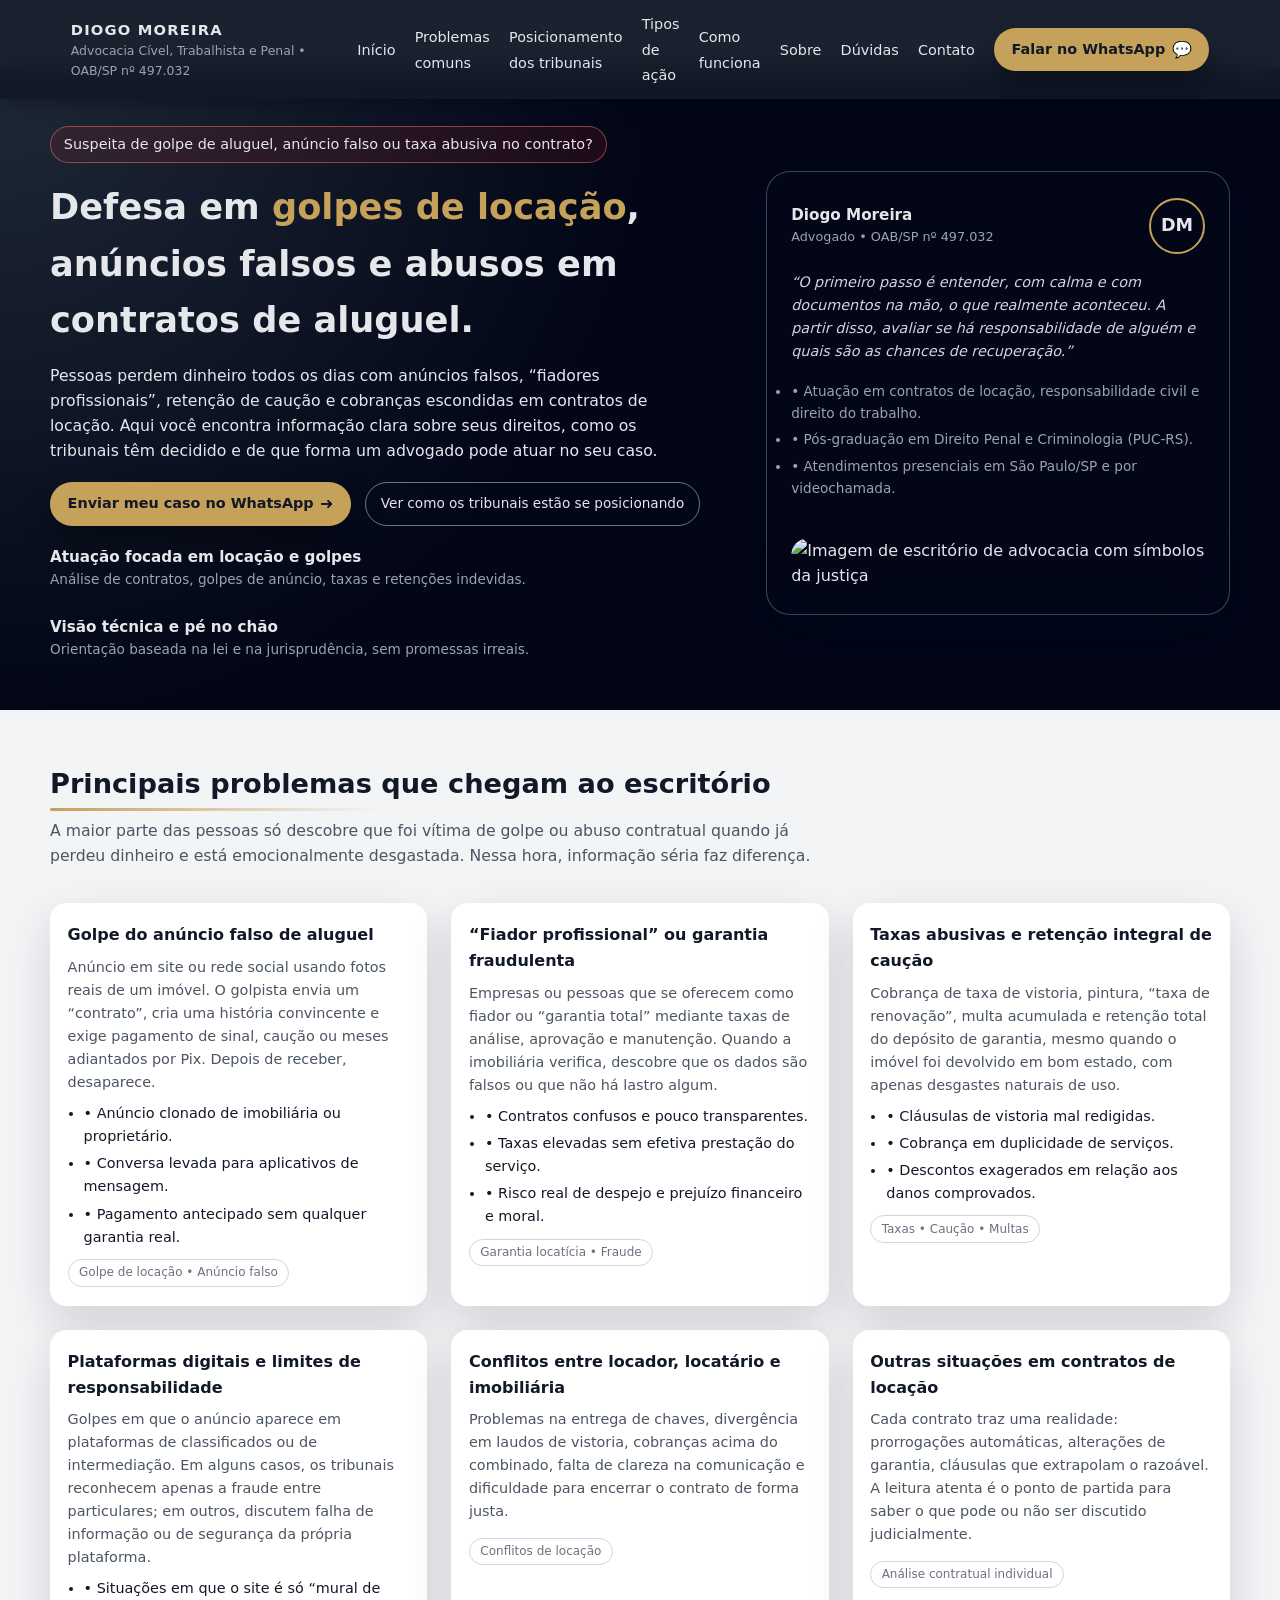
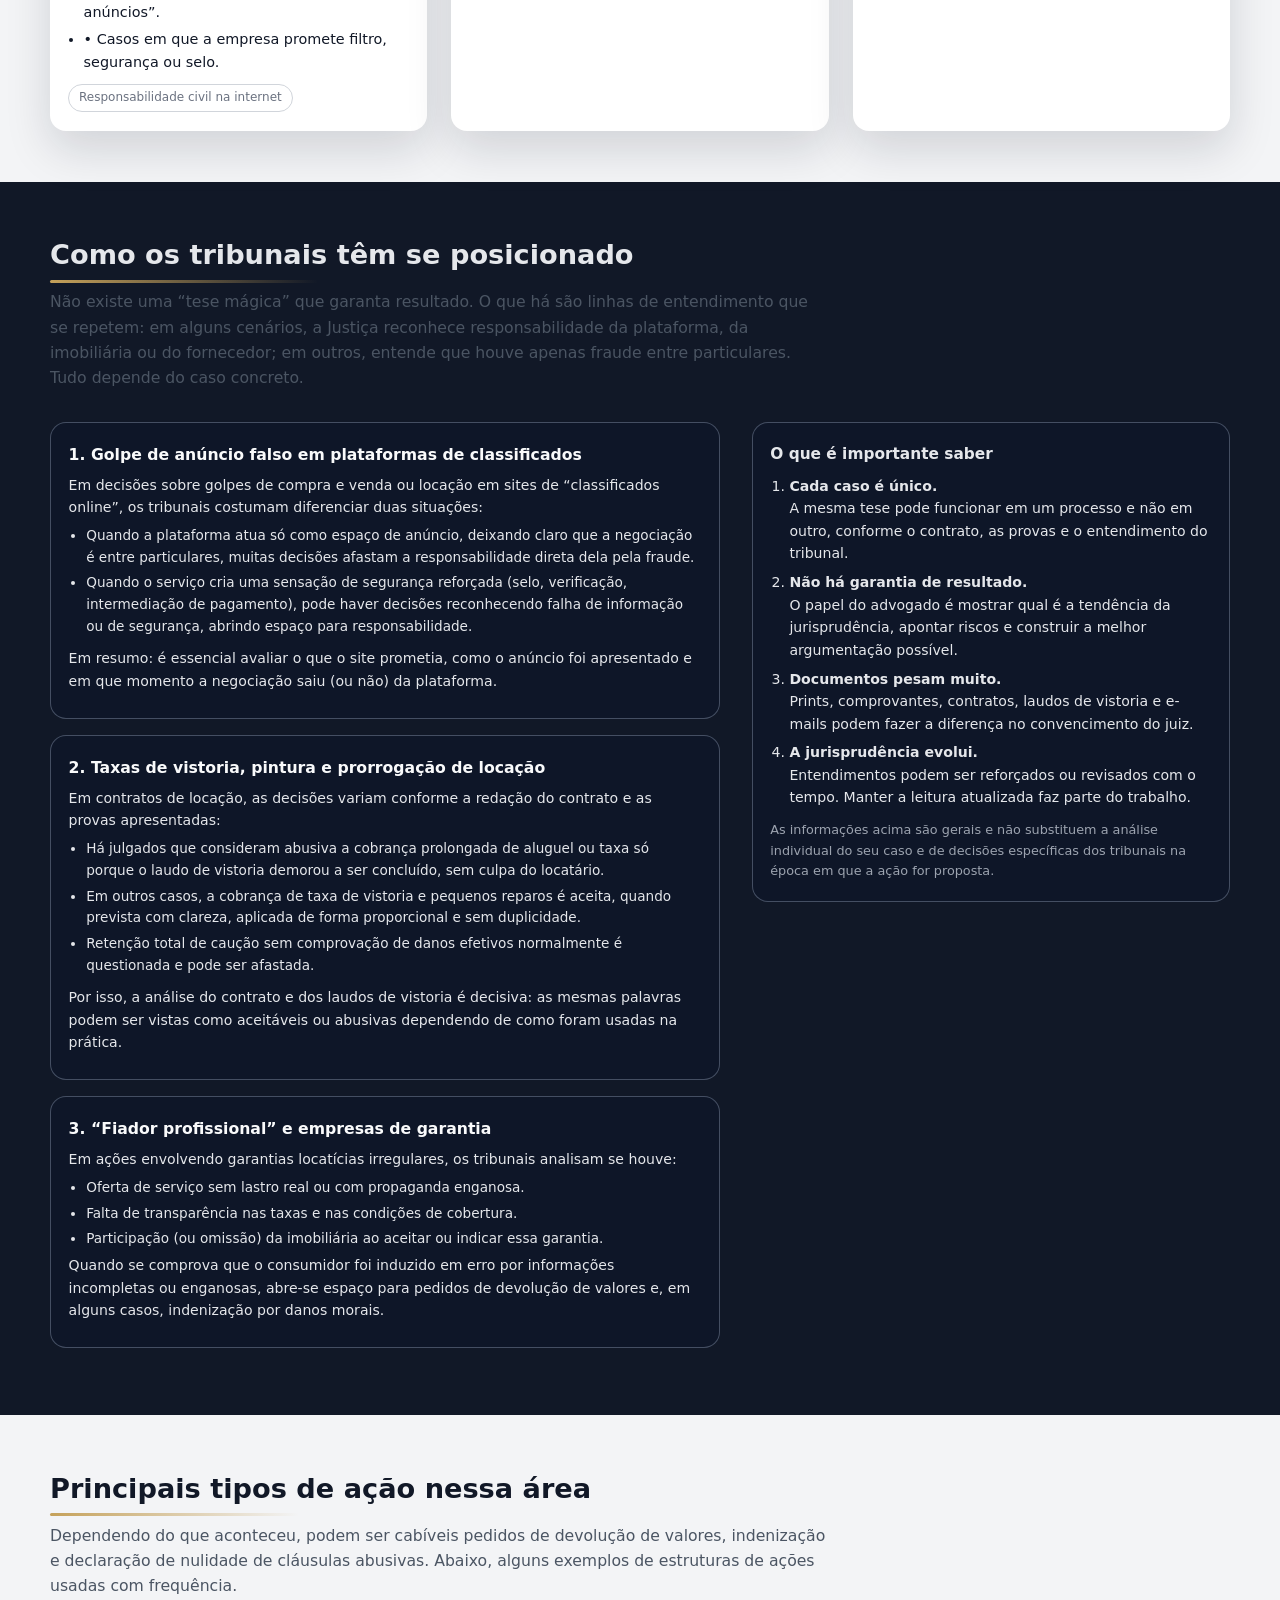
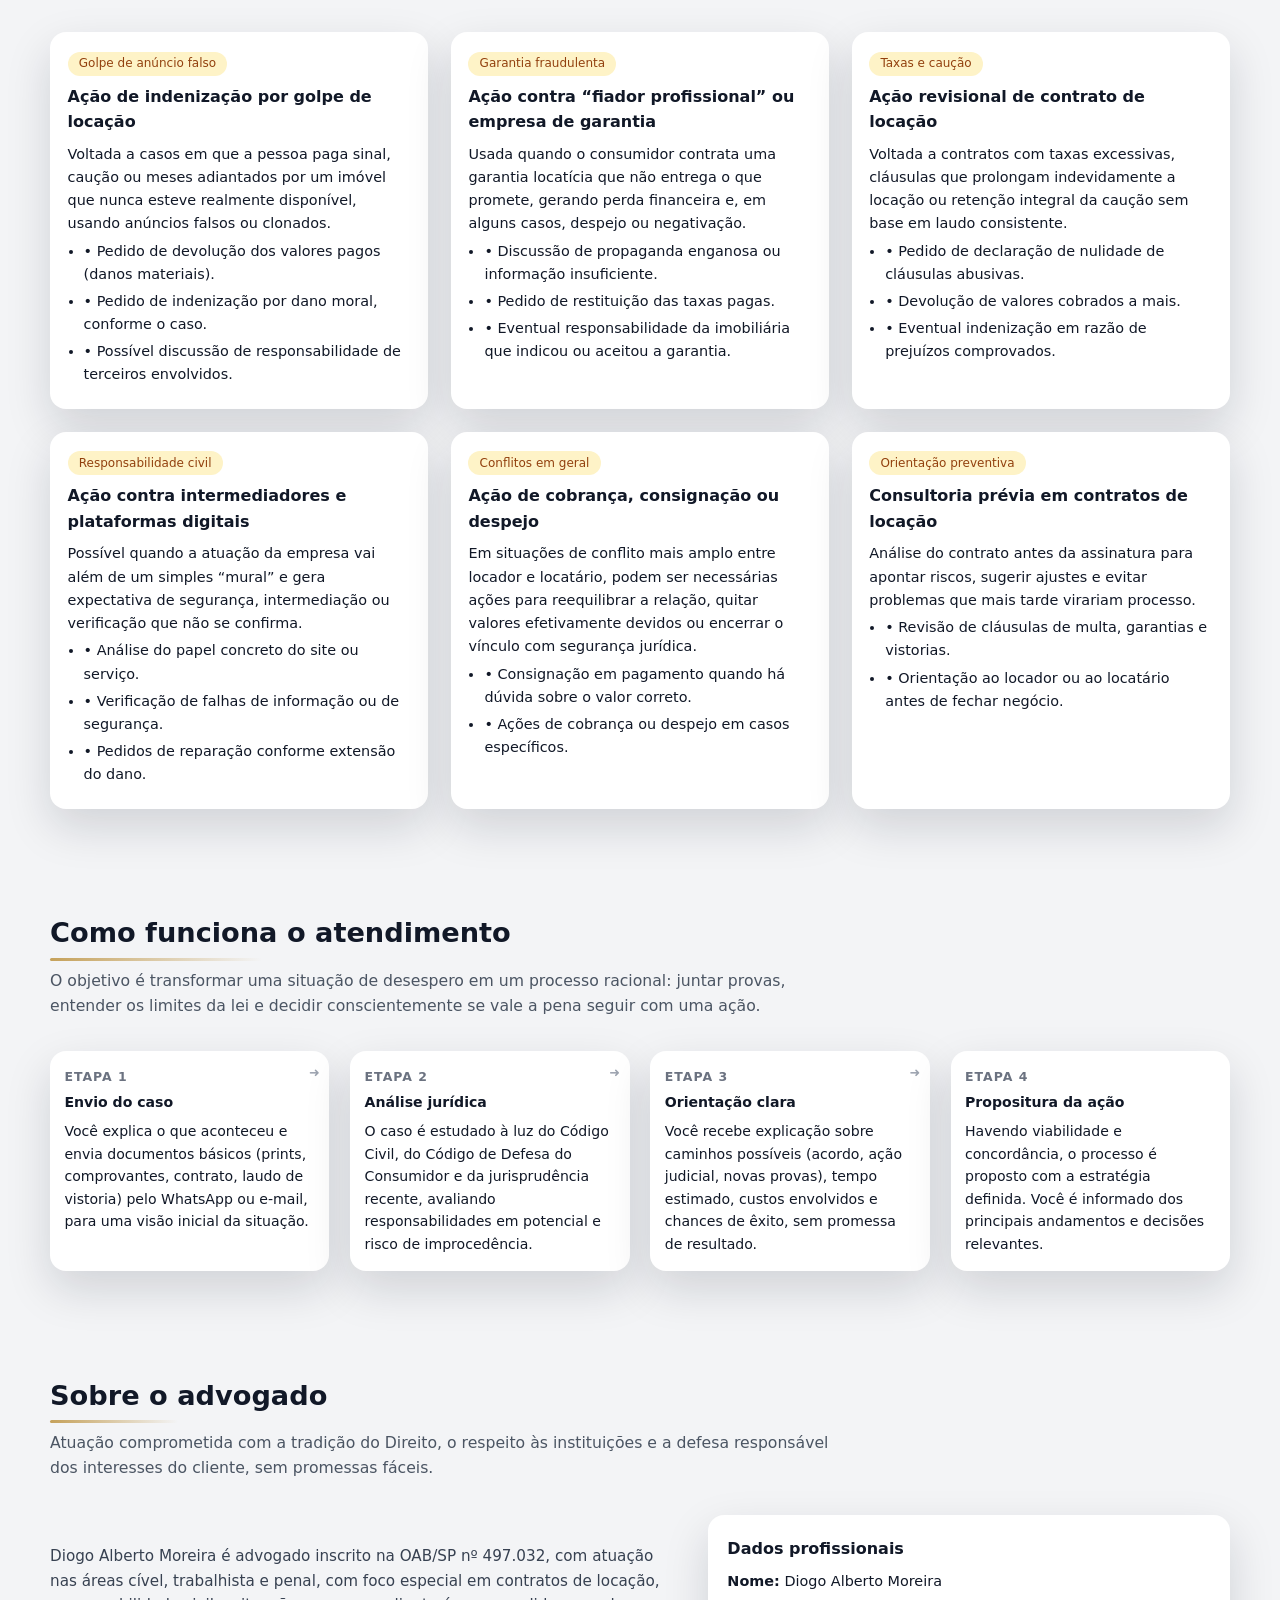
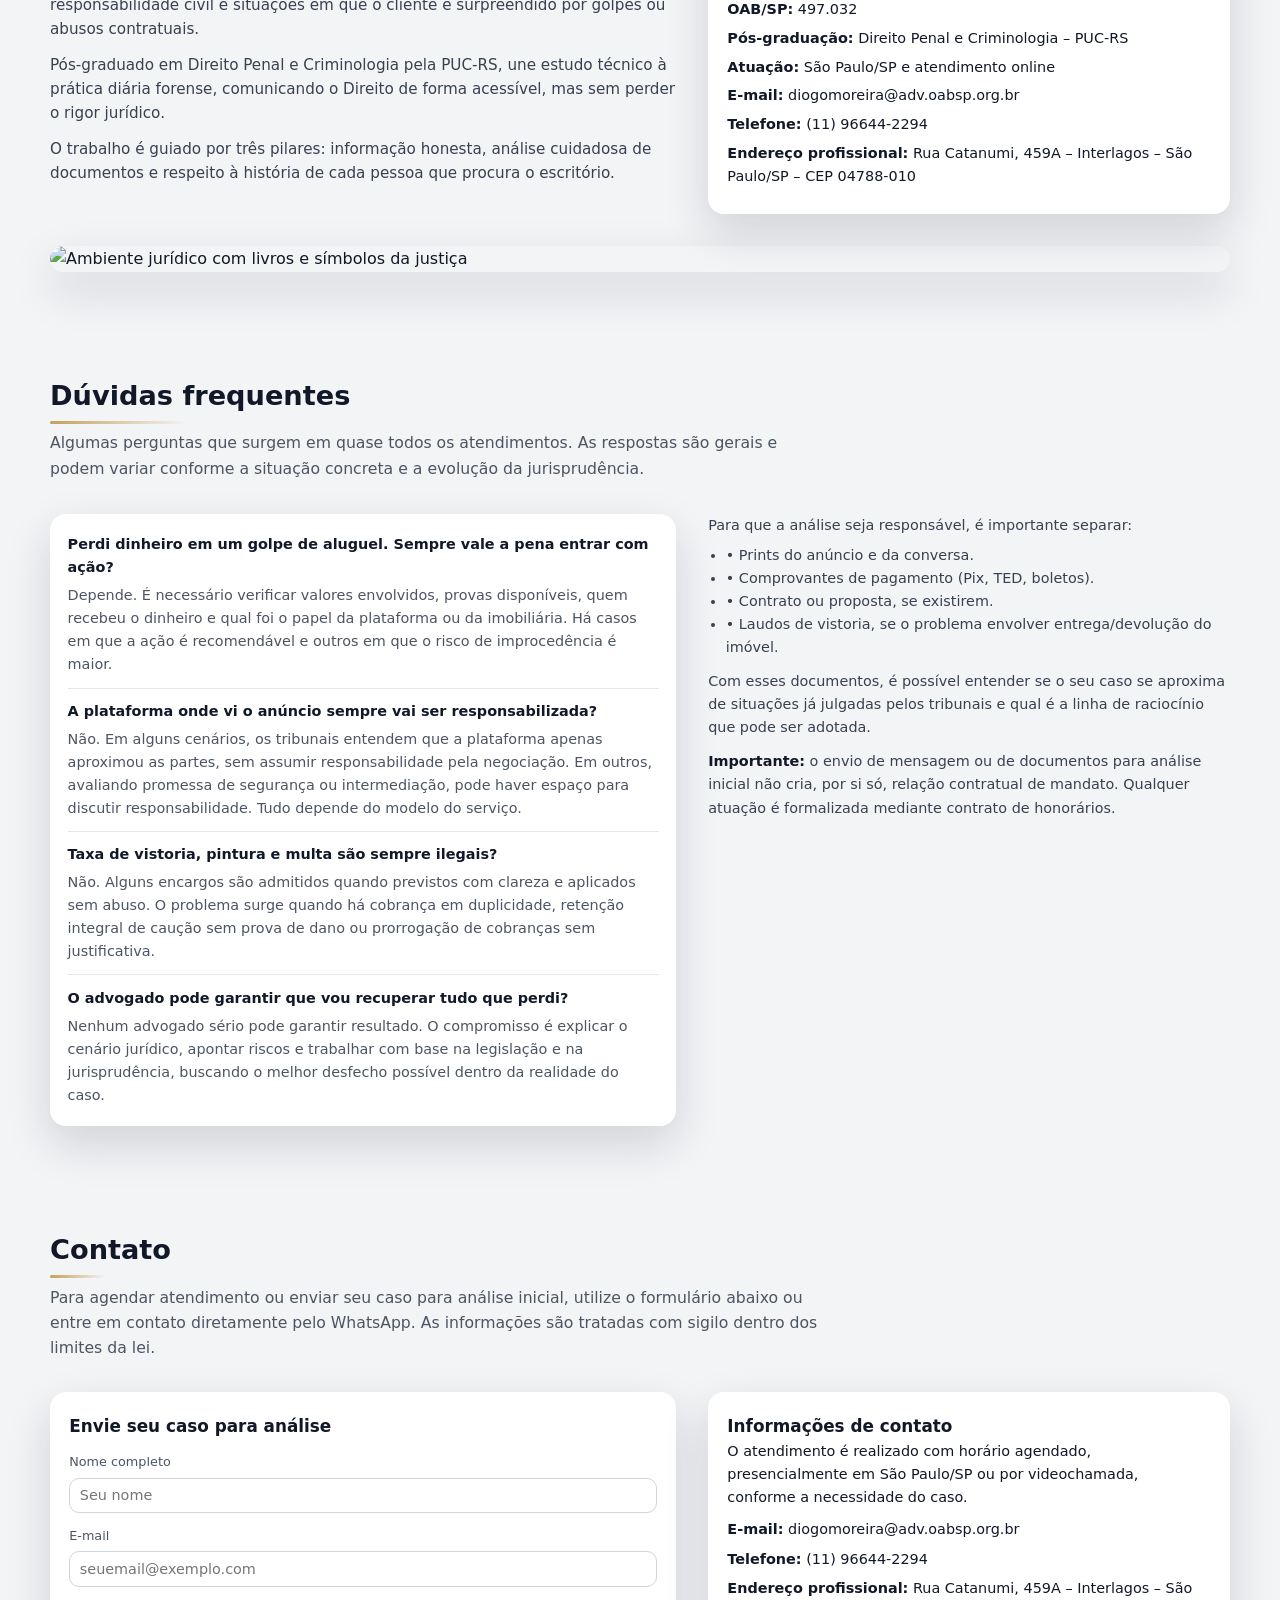
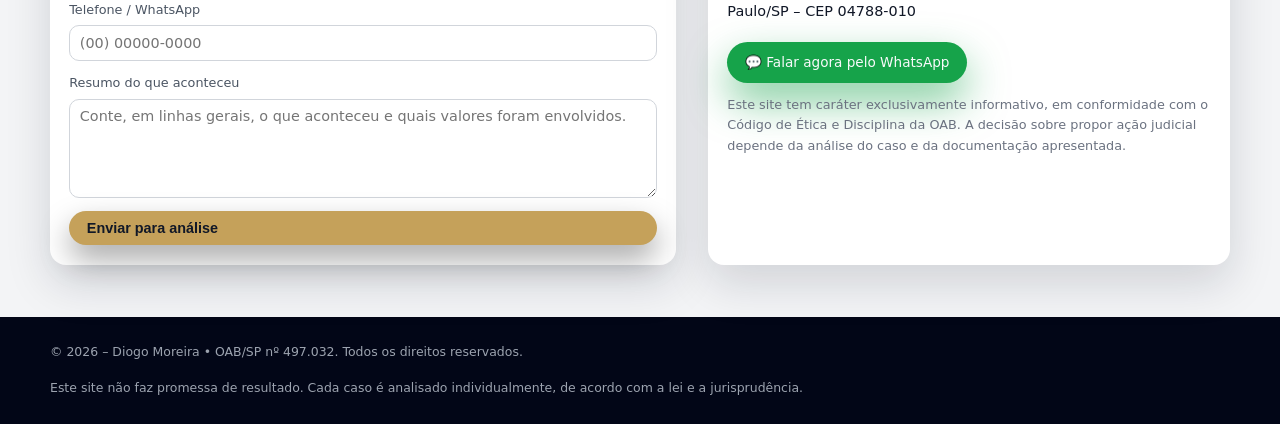
==== site.html @ b64bbaf9 "Add files via upload" ====
<!DOCTYPE html>
<html lang="pt-BR">
<head>
  <meta charset="UTF-8" />
  <title>Defesa em Golpes de Aluguel e Contratos de Locação | Diogo Moreira Advocacia</title>
  <meta name="viewport" content="width=device-width, initial-scale=1.0" />
  <meta name="description" content="Advocacia focada em golpes de locação, anúncios falsos, taxas abusivas em contratos de aluguel e retenção indevida de valores. Atendimento humano e técnico em São Paulo e online.">
  <style>
    :root {
      --cor-primaria: #111827;
      --cor-secundaria: #c5a15a;
      --cor-fundo: #f3f4f6;
      --cor-texto: #111827;
      --cor-branco: #ffffff;
      --cor-cinza: #e5e7eb;
      --max-width: 1180px;
      --radius: 16px;
      --shadow: 0 18px 45px rgba(15,23,42,0.15);
    }

    * { box-sizing: border-box; margin: 0; padding: 0; }

    body {
      font-family: system-ui, -apple-system, BlinkMacSystemFont, "Segoe UI", sans-serif;
      background: var(--cor-fundo);
      color: var(--cor-texto);
      line-height: 1.6;
    }

    a { text-decoration: none; color: inherit; }
    img { max-width: 100%; display: block; border-radius: 14px; }

    /* HEADER */

    header {
      position: fixed;
      top: 0; left: 0; right: 0;
      z-index: 50;
      background: rgba(17,24,39,0.96);
      color: #e5e7eb;
      backdrop-filter: blur(12px);
      box-shadow: 0 4px 20px rgba(0,0,0,0.35);
    }

    .nav-container {
      max-width: var(--max-width);
      margin: 0 auto;
      padding: 0.7rem 1.3rem;
      display: flex;
      align-items: center;
      justify-content: space-between;
      gap: 1rem;
    }

    .logo { display: flex; flex-direction: column; }
    .logo-titulo {
      font-weight: 700;
      letter-spacing: 0.08em;
      text-transform: uppercase;
      font-size: 0.92rem;
    }
    .logo-subtitulo {
      font-size: 0.78rem;
      color: #9ca3af;
    }

    nav ul {
      list-style: none;
      display: flex;
      gap: 1.2rem;
      align-items: center;
    }

    nav a {
      font-size: 0.9rem;
      color: #e5e7eb;
      position: relative;
    }

    nav a::after {
      content: "";
      position: absolute;
      left: 0; bottom: -4px;
      width: 0; height: 2px;
      background: var(--cor-secundaria);
      transition: width 0.2s ease;
    }

    nav a:hover::after { width: 100%; }

    .btn-primario {
      padding: 0.55rem 1.1rem;
      border-radius: 999px;
      background: var(--cor-secundaria);
      color: #111827;
      border: none;
      font-size: 0.9rem;
      font-weight: 600;
      display: inline-flex;
      align-items: center;
      gap: 0.4rem;
      cursor: pointer;
      box-shadow: 0 14px 30px rgba(0,0,0,0.35);
      transition: transform 0.1s ease, box-shadow 0.1s ease, background 0.2s;
      white-space: nowrap;
    }

    .btn-primario:hover {
      transform: translateY(-1px);
      box-shadow: 0 18px 45px rgba(0,0,0,0.45);
      background: #d1b36c;
    }

    .btn-primario span { font-size: 1rem; }

    .btn-link {
      font-size: 0.85rem;
      border-radius: 999px;
      padding: 0.4rem 0.9rem;
      border: 1px solid rgba(148,163,184,0.7);
      display: inline-flex;
      align-items: center;
      gap: 0.3rem;
      cursor: pointer;
      background: transparent;
      color: #e5e7eb;
    }

    .btn-link:hover {
      background: rgba(31,41,55,0.9);
    }

    .menu-toggle {
      display: none;
      background: none;
      border: none;
      color: #e5e7eb;
      font-size: 1.4rem;
      cursor: pointer;
    }

    @media (max-width: 860px) {
      nav ul {
        position: absolute;
        right: 1rem;
        top: 3.2rem;
        flex-direction: column;
        background: #020617;
        border-radius: var(--radius);
        padding: 0.9rem 1rem;
        box-shadow: 0 18px 45px rgba(0,0,0,0.7);
        display: none;
        width: 250px;
      }
      nav ul.aberto { display: flex; }
      .menu-toggle { display: block; }
    }

    /* BASE SITE */

    main { margin-top: 68px; }

    section { padding: 3.2rem 1.3rem; }

    .container {
      max-width: var(--max-width);
      margin: 0 auto;
    }

    .titulo-secao {
      font-size: 1.7rem;
      margin-bottom: 0.8rem;
      position: relative;
      display: inline-block;
    }

    .titulo-secao::before {
      content: "";
      position: absolute;
      left: 0; bottom: -6px;
      width: 46%; height: 3px;
      border-radius: 999px;
      background: linear-gradient(90deg, var(--cor-secundaria), transparent);
    }

    .subtitulo-secao {
      font-size: 0.98rem;
      max-width: 780px;
      color: #4b5563;
    }

    /* HERO */

    .hero {
      background: radial-gradient(circle at top left, #1f2937 0, #020617 45%, #020617 100%);
      color: #e5e7eb;
      padding-top: 3.6rem;
      padding-bottom: 3.1rem;
    }

    .hero-grid {
      display: grid;
      grid-template-columns: minmax(0, 1.6fr) minmax(0, 1.1fr);
      gap: 2.6rem;
      align-items: center;
    }

    .hero-titulo {
      font-size: 2.2rem;
      margin-bottom: 0.9rem;
    }

    .hero-titulo strong { color: var(--cor-secundaria); }

    .hero-texto {
      font-size: 0.98rem;
      color: #e5e7eb;
      max-width: 640px;
      margin-bottom: 1.2rem;
    }

    .hero-alerta {
      font-size: 0.9rem;
      background: rgba(220, 38, 38, 0.12);
      border: 1px solid rgba(248, 113, 113, 0.5);
      border-radius: 999px;
      padding: 0.4rem 0.8rem;
      display: inline-flex;
      align-items: center;
      gap: 0.4rem;
      margin-bottom: 1rem;
    }

    .hero-alerta span { font-size: 1rem; }

    .hero-acoes {
      display: flex;
      flex-wrap: wrap;
      gap: 0.9rem;
      margin-top: 1rem;
      margin-bottom: 1.2rem;
    }

    .hero-metricas {
      display: flex;
      flex-wrap: wrap;
      gap: 1.5rem;
      font-size: 0.85rem;
      color: #9ca3af;
    }

    .hero-metrica span {
      display: block;
      font-weight: 600;
      color: #e5e7eb;
      font-size: 0.95rem;
    }

    .hero-card {
      background: #020617;
      border-radius: 24px;
      padding: 1.6rem 1.5rem;
      box-shadow: var(--shadow);
      display: flex;
      flex-direction: column;
      gap: 1.1rem;
      border: 1px solid rgba(148,163,184,0.4);
    }

    .hero-card-top {
      display: flex;
      justify-content: space-between;
      gap: 1rem;
      align-items: center;
    }

    .hero-iniciais {
      width: 56px; height: 56px;
      border-radius: 50%;
      border: 2px solid var(--cor-secundaria);
      display: flex;
      align-items: center;
      justify-content: center;
      font-weight: 700;
      font-size: 1.1rem;
    }

    .hero-card-titulo {
      font-size: 0.95rem;
      font-weight: 600;
    }

    .hero-card-sub {
      font-size: 0.8rem;
      color: #9ca3af;
    }

    .hero-citacao {
      font-size: 0.9rem;
      font-style: italic;
      color: #d1d5db;
    }

    .hero-lista {
      font-size: 0.85rem;
      color: #9ca3af;
    }

    .hero-lista li { margin-bottom: 0.3rem; }

    .hero-imagem {
      margin-top: 1rem;
      border-radius: 18px;
      overflow: hidden;
      box-shadow: var(--shadow);
    }

    @media (max-width: 980px) {
      .hero-grid { grid-template-columns: 1fr; }
    }

    @media (max-width: 640px) {
      .hero-titulo { font-size: 1.8rem; }
    }

    /* PROBLEMAS */

    .problemas-grid {
      margin-top: 2.2rem;
      display: grid;
      grid-template-columns: repeat(3, minmax(0,1fr));
      gap: 1.5rem;
    }

    .card {
      background: var(--cor-branco);
      border-radius: var(--radius);
      padding: 1.2rem 1.1rem;
      box-shadow: var(--shadow);
      font-size: 0.9rem;
    }

    .card h3 {
      font-size: 1rem;
      margin-bottom: 0.5rem;
      color: var(--cor-primaria);
    }

    .card p {
      color: #4b5563;
      margin-bottom: 0.5rem;
    }

    .card-lista { margin-left: 1rem; margin-top: 0.2rem; }
    .card-lista li { margin-bottom: 0.25rem; }

    .tag {
      display: inline-block;
      padding: 0.2rem 0.65rem;
      border-radius: 999px;
      border: 1px solid #d1d5db;
      font-size: 0.75rem;
      color: #6b7280;
      margin-top: 0.4rem;
    }

    @media (max-width: 980px) {
      .problemas-grid { grid-template-columns: 1fr 1fr; }
    }
    @media (max-width: 640px) {
      .problemas-grid { grid-template-columns: 1fr; }
    }

    /* POSICIONAMENTO TRIBUNAIS */

    .juris {
      background: #111827;
      color: #e5e7eb;
    }

    .juris .titulo-secao::before {
      background: linear-gradient(90deg, var(--cor-secundaria), transparent);
    }

    .juris-layout {
      margin-top: 2rem;
      display: grid;
      grid-template-columns: minmax(0, 1.4fr) minmax(0, 1fr);
      gap: 2rem;
      align-items: flex-start;
    }

    .juris-bloco {
      background: rgba(15,23,42,0.9);
      border-radius: var(--radius);
      padding: 1.2rem 1.1rem;
      border: 1px solid rgba(148,163,184,0.4);
      font-size: 0.9rem;
      margin-bottom: 1rem;
    }

    .juris-bloco h3 {
      font-size: 0.98rem;
      margin-bottom: 0.4rem;
      color: #f9fafb;
    }

    .juris-bloco p {
      font-size: 0.88rem;
      color: #e5e7eb;
      margin-bottom: 0.4rem;
    }

    .juris-bloco ul { margin-left: 1.1rem; font-size: 0.85rem; }
    .juris-bloco li { margin-bottom: 0.25rem; }

    .juris-nota {
      font-size: 0.8rem;
      color: #9ca3af;
      margin-top: 0.6rem;
    }

    .juris-card-lateral {
      background: rgba(15,23,42,0.9);
      border-radius: var(--radius);
      padding: 1.2rem 1.1rem;
      border: 1px solid rgba(148,163,184,0.4);
      font-size: 0.88rem;
    }

    .juris-card-lateral h3 {
      font-size: 0.96rem;
      margin-bottom: 0.5rem;
    }

    .juris-card-lateral ol { margin-left: 1.2rem; }
    .juris-card-lateral li { margin-bottom: 0.4rem; }

    @media (max-width: 980px) {
      .juris-layout { grid-template-columns: 1fr; }
    }

    /* TIPOS DE AÇÃO */

    .acoes-grid {
      margin-top: 2.1rem;
      display: grid;
      grid-template-columns: repeat(3, minmax(0,1fr));
      gap: 1.4rem;
      font-size: 0.9rem;
    }

    .acao-card {
      background: var(--cor-branco);
      border-radius: var(--radius);
      padding: 1.2rem 1.1rem;
      box-shadow: var(--shadow);
    }

    .acao-card h3 {
      font-size: 1rem;
      margin-bottom: 0.5rem;
      color: var(--cor-primaria);
    }

    .acao-badge {
      display: inline-block;
      font-size: 0.75rem;
      padding: 0.15rem 0.7rem;
      border-radius: 999px;
      background: #fef3c7;
      color: #92400e;
      margin-bottom: 0.5rem;
    }

    .acao-lista {
      margin-left: 1rem;
      margin-top: 0.3rem;
    }

    .acao-lista li { margin-bottom: 0.25rem; }

    @media (max-width: 980px) {
      .acoes-grid { grid-template-columns: 1fr 1fr; }
    }

    @media (max-width: 640px) {
      .acoes-grid { grid-template-columns: 1fr; }
    }

    /* FLUXO */

    .fluxo-grid {
      margin-top: 2.1rem;
      display: grid;
      grid-template-columns: repeat(4, minmax(0,1fr));
      gap: 1.3rem;
      font-size: 0.88rem;
    }

    .fluxo-item {
      background: var(--cor-branco);
      border-radius: var(--radius);
      padding: 1rem 0.9rem;
      box-shadow: var(--shadow);
      position: relative;
    }

    .fluxo-etapa {
      font-size: 0.78rem;
      font-weight: 600;
      color: #6b7280;
      text-transform: uppercase;
      letter-spacing: 0.08em;
      margin-bottom: 0.25rem;
    }

    .fluxo-titulo {
      font-weight: 600;
      margin-bottom: 0.4rem;
      color: var(--cor-primaria);
    }

    .fluxo-item::after {
      content: "➜";
      position: absolute;
      right: 0.6rem;
      top: 0.7rem;
      font-size: 0.8rem;
      color: #9ca3af;
    }
    .fluxo-item:last-child::after { content: ""; }

    @media (max-width: 980px) {
      .fluxo-grid { grid-template-columns: 1fr 1fr; }
    }
    @media (max-width: 640px) {
      .fluxo-grid { grid-template-columns: 1fr; }
    }

    /* SOBRE */

    .sobre-grid {
      margin-top: 2.2rem;
      display: grid;
      grid-template-columns: minmax(0,1.2fr) minmax(0,1fr);
      gap: 2rem;
      align-items: center;
    }

    .sobre-texto {
      font-size: 0.95rem;
      color: #374151;
      display: flex;
      flex-direction: column;
      gap: 0.7rem;
    }

    .sobre-dados {
      background: var(--cor-branco);
      padding: 1.3rem 1.2rem;
      border-radius: var(--radius);
      box-shadow: var(--shadow);
      font-size: 0.9rem;
    }

    .sobre-dados h3 {
      font-size: 1rem;
      margin-bottom: 0.5rem;
      color: var(--cor-primaria);
    }

    .sobre-dados ul { list-style: none; }
    .sobre-dados li { margin-bottom: 0.35rem; }

    .sobre-imagem {
      margin-top: 2rem;
      border-radius: var(--radius);
      overflow: hidden;
      box-shadow: var(--shadow);
    }

    @media (max-width: 980px) {
      .sobre-grid { grid-template-columns: 1fr; }
    }

    /* FAQ */

    .faq-grid {
      margin-top: 2.1rem;
      display: grid;
      grid-template-columns: minmax(0,1.2fr) minmax(0,1fr);
      gap: 2rem;
    }

    .faq-lista {
      background: var(--cor-branco);
      padding: 1.2rem 1.1rem;
      border-radius: var(--radius);
      box-shadow: var(--shadow);
      font-size: 0.9rem;
    }

    .faq-item + .faq-item {
      margin-top: 0.7rem;
      border-top: 1px solid #e5e7eb;
      padding-top: 0.7rem;
    }

    .faq-pergunta {
      font-weight: 600;
      margin-bottom: 0.3rem;
      color: #111827;
    }

    .faq-resposta { color: #4b5563; }

    .faq-lateral {
      font-size: 0.9rem;
      color: #374151;
    }

    .faq-lateral strong { color: #111827; }

    /* CONTATO */

    .contato-grid {
      margin-top: 2rem;
      display: grid;
      grid-template-columns: minmax(0,1.2fr) minmax(0,1fr);
      gap: 2rem;
    }

    .contato-card,
    .contato-info {
      background: var(--cor-branco);
      border-radius: var(--radius);
      padding: 1.3rem 1.2rem;
      box-shadow: var(--shadow);
      font-size: 0.9rem;
    }

    .contato-card form {
      display: flex;
      flex-direction: column;
      gap: 0.8rem;
    }

    .campo {
      display: flex;
      flex-direction: column;
      gap: 0.3rem;
    }

    .campo label {
      font-size: 0.8rem;
      font-weight: 500;
      color: #4b5563;
    }

    .campo input,
    .campo textarea {
      border-radius: 10px;
      border: 1px solid #d1d5db;
      padding: 0.55rem 0.6rem;
      font-family: inherit;
      font-size: 0.9rem;
      outline: none;
      transition: border-color 0.15s ease, box-shadow 0.15s ease;
      resize: vertical;
    }

    .campo input:focus,
    .campo textarea:focus {
      border-color: var(--cor-secundaria);
      box-shadow: 0 0 0 2px rgba(197,161,90,0.3);
    }

    .contato-info ul {
      list-style: none;
      margin-top: 0.6rem;
    }

    .contato-info li { margin-bottom: 0.4rem; }

    .contato-whats {
      margin-top: 0.8rem;
      display: inline-flex;
      align-items: center;
      gap: 0.5rem;
      padding: 0.6rem 1.1rem;
      border-radius: 999px;
      background: #16a34a;
      color: #f9fafb;
      font-size: 0.85rem;
      font-weight: 500;
      box-shadow: 0 18px 40px rgba(22,163,74,0.55);
    }

    @media (max-width: 980px) {
      .contato-grid { grid-template-columns: 1fr; }
    }

    /* RODAPÉ */

    footer {
      background: #020617;
      color: #9ca3af;
      padding: 1.6rem 1.3rem;
      font-size: 0.78rem;
    }

    .rodape-container {
      max-width: var(--max-width);
      margin: 0 auto;
      display: flex;
      justify-content: space-between;
      gap: 1rem;
      flex-wrap: wrap;
      align-items: center;
    }

    .rodape-container a { color: #e5e7eb; }

  </style>
</head>
<body>

<header>
  <div class="nav-container">
    <div class="logo">
      <span class="logo-titulo">DIOGO MOREIRA</span>
      <span class="logo-subtitulo">Advocacia Cível, Trabalhista e Penal • OAB/SP nº 497.032</span>
    </div>
    <nav>
      <button class="menu-toggle" aria-label="Abrir menu">&#9776;</button>
      <ul id="menu">
        <li><a href="#inicio">Início</a></li>
        <li><a href="#problemas">Problemas comuns</a></li>
        <li><a href="#tribunais">Posicionamento dos tribunais</a></li>
        <li><a href="#acoes">Tipos de ação</a></li>
        <li><a href="#fluxo">Como funciona</a></li>
        <li><a href="#sobre">Sobre</a></li>
        <li><a href="#faq">Dúvidas</a></li>
        <li><a href="#contato">Contato</a></li>
        <li>
          <a class="btn-primario" href="https://wa.me/5511966442294" target="_blank" rel="noopener noreferrer">
            Falar no WhatsApp <span>💬</span>
          </a>
        </li>
      </ul>
    </nav>
  </div>
</header>

<main>
  <!-- HERO -->
  <section id="inicio" class="hero">
    <div class="container hero-grid">
      <div>
        <div class="hero-alerta">
          <span⚠️</span>
          Suspeita de golpe de aluguel, anúncio falso ou taxa abusiva no contrato?
        </div>
        <h1 class="hero-titulo">
          Defesa em <strong>golpes de locação</strong>, anúncios falsos e abusos em contratos de aluguel.
        </h1>
        <p class="hero-texto">
          Pessoas perdem dinheiro todos os dias com anúncios falsos, “fiadores profissionais”, retenção de caução e
          cobranças escondidas em contratos de locação. Aqui você encontra informação clara sobre seus direitos,
          como os tribunais têm decidido e de que forma um advogado pode atuar no seu caso.
        </p>

        <div class="hero-acoes">
          <a class="btn-primario" href="https://wa.me/5511966442294" target="_blank" rel="noopener noreferrer">
            Enviar meu caso no WhatsApp <span>➜</span>
          </a>
          <a class="btn-link" href="#tribunais">
            Ver como os tribunais estão se posicionando
          </a>
        </div>

        <div class="hero-metricas">
          <div class="hero-metrica">
            <span>Atuação focada em locação e golpes</span>
            Análise de contratos, golpes de anúncio, taxas e retenções indevidas.
          </div>
          <div class="hero-metrica">
            <span>Visão técnica e pé no chão</span>
            Orientação baseada na lei e na jurisprudência, sem promessas irreais.
          </div>
        </div>
      </div>

      <aside class="hero-card" aria-label="Informações profissionais do advogado">
        <div class="hero-card-top">
          <div>
            <div class="hero-card-titulo">Diogo Moreira</div>
            <div class="hero-card-sub">Advogado • OAB/SP nº 497.032</div>
          </div>
          <div class="hero-iniciais">DM</div>
        </div>
        <p class="hero-citacao">
          “O primeiro passo é entender, com calma e com documentos na mão, o que realmente aconteceu.
          A partir disso, avaliar se há responsabilidade de alguém e quais são as chances de recuperação.”
        </p>
        <ul class="hero-lista">
          <li>• Atuação em contratos de locação, responsabilidade civil e direito do trabalho.</li>
          <li>• Pós-graduação em Direito Penal e Criminologia (PUC-RS).</li>
          <li>• Atendimentos presenciais em São Paulo/SP e por videochamada.</li>
        </ul>
        <div class="hero-imagem">
          <!-- Troque pela sua foto ou uma imagem jurídica -->
          <img src="img/justica-hero.jpg" alt="Imagem de escritório de advocacia com símbolos da justiça">
        </div>
      </aside>
    </div>
  </section>

  <!-- PROBLEMAS COMUNS -->
  <section id="problemas">
    <div class="container">
      <h2 class="titulo-secao">Principais problemas que chegam ao escritório</h2>
      <p class="subtitulo-secao">
        A maior parte das pessoas só descobre que foi vítima de golpe ou abuso contratual quando já perdeu dinheiro
        e está emocionalmente desgastada. Nessa hora, informação séria faz diferença.
      </p>

      <div class="problemas-grid">
        <article class="card">
          <h3>Golpe do anúncio falso de aluguel</h3>
          <p>
            Anúncio em site ou rede social usando fotos reais de um imóvel. O golpista envia um “contrato”,
            cria uma história convincente e exige pagamento de sinal, caução ou meses adiantados por Pix.
            Depois de receber, desaparece.
          </p>
          <ul class="card-lista">
            <li>• Anúncio clonado de imobiliária ou proprietário.</li>
            <li>• Conversa levada para aplicativos de mensagem.</li>
            <li>• Pagamento antecipado sem qualquer garantia real.</li>
          </ul>
          <span class="tag">Golpe de locação • Anúncio falso</span>
        </article>

        <article class="card">
          <h3>“Fiador profissional” ou garantia fraudulenta</h3>
          <p>
            Empresas ou pessoas que se oferecem como fiador ou “garantia total” mediante taxas de análise, aprovação e
            manutenção. Quando a imobiliária verifica, descobre que os dados são falsos ou que não há lastro algum.
          </p>
          <ul class="card-lista">
            <li>• Contratos confusos e pouco transparentes.</li>
            <li>• Taxas elevadas sem efetiva prestação do serviço.</li>
            <li>• Risco real de despejo e prejuízo financeiro e moral.</li>
          </ul>
          <span class="tag">Garantia locatícia • Fraude</span>
        </article>

        <article class="card">
          <h3>Taxas abusivas e retenção integral de caução</h3>
          <p>
            Cobrança de taxa de vistoria, pintura, “taxa de renovação”, multa acumulada e retenção total do depósito
            de garantia, mesmo quando o imóvel foi devolvido em bom estado, com apenas desgastes naturais de uso.
          </p>
          <ul class="card-lista">
            <li>• Cláusulas de vistoria mal redigidas.</li>
            <li>• Cobrança em duplicidade de serviços.</li>
            <li>• Descontos exagerados em relação aos danos comprovados.</li>
          </ul>
          <span class="tag">Taxas • Caução • Multas</span>
        </article>

        <article class="card">
          <h3>Plataformas digitais e limites de responsabilidade</h3>
          <p>
            Golpes em que o anúncio aparece em plataformas de classificados ou de intermediação. Em alguns casos, os
            tribunais reconhecem apenas a fraude entre particulares; em outros, discutem falha de informação
            ou de segurança da própria plataforma.
          </p>
          <ul class="card-lista">
            <li>• Situações em que o site é só “mural de anúncios”.</li>
            <li>• Casos em que a empresa promete filtro, segurança ou selo.</li>
          </ul>
          <span class="tag">Responsabilidade civil na internet</span>
        </article>

        <article class="card">
          <h3>Conflitos entre locador, locatário e imobiliária</h3>
          <p>
            Problemas na entrega de chaves, divergência em laudos de vistoria, cobranças acima do combinado,
            falta de clareza na comunicação e dificuldade para encerrar o contrato de forma justa.
          </p>
          <span class="tag">Conflitos de locação</span>
        </article>

        <article class="card">
          <h3>Outras situações em contratos de locação</h3>
          <p>
            Cada contrato traz uma realidade: prorrogações automáticas, alterações de garantia, cláusulas
            que extrapolam o razoável. A leitura atenta é o ponto de partida para saber o que pode ou não
            ser discutido judicialmente.
          </p>
          <span class="tag">Análise contratual individual</span>
        </article>
      </div>
    </div>
  </section>

  <!-- POSICIONAMENTO DOS TRIBUNAIS -->
  <section id="tribunais" class="juris">
    <div class="container">
      <h2 class="titulo-secao">Como os tribunais têm se posicionado</h2>
      <p class="subtitulo-secao">
        Não existe uma “tese mágica” que garanta resultado. O que há são linhas de entendimento que se repetem:
        em alguns cenários, a Justiça reconhece responsabilidade da plataforma, da imobiliária ou do fornecedor;
        em outros, entende que houve apenas fraude entre particulares. Tudo depende do caso concreto.
      </p>

      <div class="juris-layout">
        <div>
          <div class="juris-bloco">
            <h3>1. Golpe de anúncio falso em plataformas de classificados</h3>
            <p>
              Em decisões sobre golpes de compra e venda ou locação em sites de “classificados online”, os tribunais
              costumam diferenciar duas situações:
            </p>
            <ul>
              <li>
                Quando a plataforma atua só como espaço de anúncio, deixando claro que a negociação é entre
                particulares, muitas decisões afastam a responsabilidade direta dela pela fraude.
              </li>
              <li>
                Quando o serviço cria uma sensação de segurança reforçada (selo, verificação, intermediação de pagamento),
                pode haver decisões reconhecendo falha de informação ou de segurança, abrindo espaço para responsabilidade.
              </li>
            </ul>
            <p class="juris-nota">
              Em resumo: é essencial avaliar o que o site prometia, como o anúncio foi apresentado e em que momento
              a negociação saiu (ou não) da plataforma.
            </p>
          </div>

          <div class="juris-bloco">
            <h3>2. Taxas de vistoria, pintura e prorrogação de locação</h3>
            <p>
              Em contratos de locação, as decisões variam conforme a redação do contrato e as provas apresentadas:
            </p>
            <ul>
              <li>
                Há julgados que consideram abusiva a cobrança prolongada de aluguel ou taxa só porque o laudo de vistoria
                demorou a ser concluído, sem culpa do locatário.
              </li>
              <li>
                Em outros casos, a cobrança de taxa de vistoria e pequenos reparos é aceita, quando prevista com clareza,
                aplicada de forma proporcional e sem duplicidade.
              </li>
              <li>
                Retenção total de caução sem comprovação de danos efetivos normalmente é questionada e pode ser afastada.
              </li>
            </ul>
            <p class="juris-nota">
              Por isso, a análise do contrato e dos laudos de vistoria é decisiva: as mesmas palavras podem ser vistas
              como aceitáveis ou abusivas dependendo de como foram usadas na prática.
            </p>
          </div>

          <div class="juris-bloco">
            <h3>3. “Fiador profissional” e empresas de garantia</h3>
            <p>
              Em ações envolvendo garantias locatícias irregulares, os tribunais analisam se houve:
            </p>
            <ul>
              <li>Oferta de serviço sem lastro real ou com propaganda enganosa.</li>
              <li>Falta de transparência nas taxas e nas condições de cobertura.</li>
              <li>Participação (ou omissão) da imobiliária ao aceitar ou indicar essa garantia.</li>
            </ul>
            <p>
              Quando se comprova que o consumidor foi induzido em erro por informações incompletas ou enganosas,
              abre-se espaço para pedidos de devolução de valores e, em alguns casos, indenização por danos morais.
            </p>
          </div>
        </div>

        <aside class="juris-card-lateral">
          <h3>O que é importante saber</h3>
          <ol>
            <li>
              <strong>Cada caso é único.</strong><br>
              A mesma tese pode funcionar em um processo e não em outro, conforme o contrato, as provas e o entendimento
              do tribunal.
            </li>
            <li>
              <strong>Não há garantia de resultado.</strong><br>
              O papel do advogado é mostrar qual é a tendência da jurisprudência, apontar riscos e construir a melhor
              argumentação possível.
            </li>
            <li>
              <strong>Documentos pesam muito.</strong><br>
              Prints, comprovantes, contratos, laudos de vistoria e e-mails podem fazer a diferença no convencimento
              do juiz.
            </li>
            <li>
              <strong>A jurisprudência evolui.</strong><br>
              Entendimentos podem ser reforçados ou revisados com o tempo. Manter a leitura atualizada faz parte do trabalho.
            </li>
          </ol>
          <p style="margin-top:0.7rem; font-size:0.8rem; color:#9ca3af;">
            As informações acima são gerais e não substituem a análise individual do seu caso e de decisões específicas
            dos tribunais na época em que a ação for proposta.
          </p>
        </aside>
      </div>
    </div>
  </section>

  <!-- TIPOS DE AÇÃO -->
  <section id="acoes">
    <div class="container">
      <h2 class="titulo-secao">Principais tipos de ação nessa área</h2>
      <p class="subtitulo-secao">
        Dependendo do que aconteceu, podem ser cabíveis pedidos de devolução de valores, indenização e declaração
        de nulidade de cláusulas abusivas. Abaixo, alguns exemplos de estruturas de ações usadas com frequência.
      </p>

      <div class="acoes-grid">
        <article class="acao-card">
          <div class="acao-badge">Golpe de anúncio falso</div>
          <h3>Ação de indenização por golpe de locação</h3>
          <p>
            Voltada a casos em que a pessoa paga sinal, caução ou meses adiantados por um imóvel que nunca esteve
            realmente disponível, usando anúncios falsos ou clonados.
          </p>
          <ul class="acao-lista">
            <li>• Pedido de devolução dos valores pagos (danos materiais).</li>
            <li>• Pedido de indenização por dano moral, conforme o caso.</li>
            <li>• Possível discussão de responsabilidade de terceiros envolvidos.</li>
          </ul>
        </article>

        <article class="acao-card">
          <div class="acao-badge">Garantia fraudulenta</div>
          <h3>Ação contra “fiador profissional” ou empresa de garantia</h3>
          <p>
            Usada quando o consumidor contrata uma garantia locatícia que não entrega o que promete, gerando perda
            financeira e, em alguns casos, despejo ou negativação.
          </p>
          <ul class="acao-lista">
            <li>• Discussão de propaganda enganosa ou informação insuficiente.</li>
            <li>• Pedido de restituição das taxas pagas.</li>
            <li>• Eventual responsabilidade da imobiliária que indicou ou aceitou a garantia.</li>
          </ul>
        </article>

        <article class="acao-card">
          <div class="acao-badge">Taxas e caução</div>
          <h3>Ação revisional de contrato de locação</h3>
          <p>
            Voltada a contratos com taxas excessivas, cláusulas que prolongam indevidamente a locação ou retenção
            integral da caução sem base em laudo consistente.
          </p>
          <ul class="acao-lista">
            <li>• Pedido de declaração de nulidade de cláusulas abusivas.</li>
            <li>• Devolução de valores cobrados a mais.</li>
            <li>• Eventual indenização em razão de prejuízos comprovados.</li>
          </ul>
        </article>

        <article class="acao-card">
          <div class="acao-badge">Responsabilidade civil</div>
          <h3>Ação contra intermediadores e plataformas digitais</h3>
          <p>
            Possível quando a atuação da empresa vai além de um simples “mural” e gera expectativa de segurança,
            intermediação ou verificação que não se confirma.
          </p>
          <ul class="acao-lista">
            <li>• Análise do papel concreto do site ou serviço.</li>
            <li>• Verificação de falhas de informação ou de segurança.</li>
            <li>• Pedidos de reparação conforme extensão do dano.</li>
          </ul>
        </article>

        <article class="acao-card">
          <div class="acao-badge">Conflitos em geral</div>
          <h3>Ação de cobrança, consignação ou despejo</h3>
          <p>
            Em situações de conflito mais amplo entre locador e locatário, podem ser necessárias ações para
            reequilibrar a relação, quitar valores efetivamente devidos ou encerrar o vínculo com segurança jurídica.
          </p>
          <ul class="acao-lista">
            <li>• Consignação em pagamento quando há dúvida sobre o valor correto.</li>
            <li>• Ações de cobrança ou despejo em casos específicos.</li>
          </ul>
        </article>

        <article class="acao-card">
          <div class="acao-badge">Orientação preventiva</div>
          <h3>Consultoria prévia em contratos de locação</h3>
          <p>
            Análise do contrato antes da assinatura para apontar riscos, sugerir ajustes e evitar problemas que
            mais tarde virariam processo.
          </p>
          <ul class="acao-lista">
            <li>• Revisão de cláusulas de multa, garantias e vistorias.</li>
            <li>• Orientação ao locador ou ao locatário antes de fechar negócio.</li>
          </ul>
        </article>
      </div>
    </div>
  </section>

  <!-- COMO FUNCIONA -->
  <section id="fluxo">
    <div class="container">
      <h2 class="titulo-secao">Como funciona o atendimento</h2>
      <p class="subtitulo-secao">
        O objetivo é transformar uma situação de desespero em um processo racional: juntar provas, entender os limites
        da lei e decidir conscientemente se vale a pena seguir com uma ação.
      </p>

      <div class="fluxo-grid">
        <div class="fluxo-item">
          <div class="fluxo-etapa">Etapa 1</div>
          <div class="fluxo-titulo">Envio do caso</div>
          <p>
            Você explica o que aconteceu e envia documentos básicos (prints, comprovantes, contrato, laudo de vistoria)
            pelo WhatsApp ou e-mail, para uma visão inicial da situação.
          </p>
        </div>

        <div class="fluxo-item">
          <div class="fluxo-etapa">Etapa 2</div>
          <div class="fluxo-titulo">Análise jurídica</div>
          <p>
            O caso é estudado à luz do Código Civil, do Código de Defesa do Consumidor e da jurisprudência recente,
            avaliando responsabilidades em potencial e risco de improcedência.
          </p>
        </div>

        <div class="fluxo-item">
          <div class="fluxo-etapa">Etapa 3</div>
          <div class="fluxo-titulo">Orientação clara</div>
          <p>
            Você recebe explicação sobre caminhos possíveis (acordo, ação judicial, novas provas), tempo estimado,
            custos envolvidos e chances de êxito, sem promessa de resultado.
          </p>
        </div>

        <div class="fluxo-item">
          <div class="fluxo-etapa">Etapa 4</div>
          <div class="fluxo-titulo">Propositura da ação</div>
          <p>
            Havendo viabilidade e concordância, o processo é proposto com a estratégia definida. Você é informado dos
            principais andamentos e decisões relevantes.
          </p>
        </div>
      </div>
    </div>
  </section>

  <!-- SOBRE -->
  <section id="sobre">
    <div class="container">
      <h2 class="titulo-secao">Sobre o advogado</h2>
      <p class="subtitulo-secao">
        Atuação comprometida com a tradição do Direito, o respeito às instituições e a defesa responsável dos interesses
        do cliente, sem promessas fáceis.
      </p>

      <div class="sobre-grid">
        <div class="sobre-texto">
          <p>
            Diogo Alberto Moreira é advogado inscrito na OAB/SP nº 497.032, com atuação nas áreas cível, trabalhista e penal,
            com foco especial em contratos de locação, responsabilidade civil e situações em que o cliente é surpreendido
            por golpes ou abusos contratuais.
          </p>
          <p>
            Pós-graduado em Direito Penal e Criminologia pela PUC-RS, une estudo técnico à prática diária forense,
            comunicando o Direito de forma acessível, mas sem perder o rigor jurídico.
          </p>
          <p>
            O trabalho é guiado por três pilares: informação honesta, análise cuidadosa de documentos e respeito à história
            de cada pessoa que procura o escritório.
          </p>
        </div>

        <aside class="sobre-dados">
          <h3>Dados profissionais</h3>
          <ul>
            <li><strong>Nome:</strong> Diogo Alberto Moreira</li>
            <li><strong>OAB/SP:</strong> 497.032</li>
            <li><strong>Pós-graduação:</strong> Direito Penal e Criminologia – PUC-RS</li>
            <li><strong>Atuação:</strong> São Paulo/SP e atendimento online</li>
            <li><strong>E-mail:</strong> diogomoreira@adv.oabsp.org.br</li>
            <li><strong>Telefone:</strong> (11) 96644-2294</li>
            <li><strong>Endereço profissional:</strong> Rua Catanumi, 459A – Interlagos – São Paulo/SP – CEP 04788-010</li>
          </ul>
        </aside>
      </div>

      <div class="sobre-imagem">
        <!-- Troque pela sua foto ou uma imagem de tribunal / biblioteca jurídica -->
        <img src="img/justica-sobre.jpg" alt="Ambiente jurídico com livros e símbolos da justiça">
      </div>
    </div>
  </section>

  <!-- FAQ -->
  <section id="faq">
    <div class="container">
      <h2 class="titulo-secao">Dúvidas frequentes</h2>
      <p class="subtitulo-secao">
        Algumas perguntas que surgem em quase todos os atendimentos. As respostas são gerais e podem variar conforme
        a situação concreta e a evolução da jurisprudência.
      </p>

      <div class="faq-grid">
        <div class="faq-lista">
          <div class="faq-item">
            <div class="faq-pergunta">Perdi dinheiro em um golpe de aluguel. Sempre vale a pena entrar com ação?</div>
            <div class="faq-resposta">
              Depende. É necessário verificar valores envolvidos, provas disponíveis, quem recebeu o dinheiro e qual foi
              o papel da plataforma ou da imobiliária. Há casos em que a ação é recomendável e outros em que o risco de
              improcedência é maior.
            </div>
          </div>

          <div class="faq-item">
            <div class="faq-pergunta">A plataforma onde vi o anúncio sempre vai ser responsabilizada?</div>
            <div class="faq-resposta">
              Não. Em alguns cenários, os tribunais entendem que a plataforma apenas aproximou as partes, sem assumir
              responsabilidade pela negociação. Em outros, avaliando promessa de segurança ou intermediação, pode haver
              espaço para discutir responsabilidade. Tudo depende do modelo do serviço.
            </div>
          </div>

          <div class="faq-item">
            <div class="faq-pergunta">Taxa de vistoria, pintura e multa são sempre ilegais?</div>
            <div class="faq-resposta">
              Não. Alguns encargos são admitidos quando previstos com clareza e aplicados sem abuso. O problema surge
              quando há cobrança em duplicidade, retenção integral de caução sem prova de dano ou prorrogação de cobranças
              sem justificativa.
            </div>
          </div>

          <div class="faq-item">
            <div class="faq-pergunta">O advogado pode garantir que vou recuperar tudo que perdi?</div>
            <div class="faq-resposta">
              Nenhum advogado sério pode garantir resultado. O compromisso é explicar o cenário jurídico, apontar riscos
              e trabalhar com base na legislação e na jurisprudência, buscando o melhor desfecho possível dentro da realidade
              do caso.
            </div>
          </div>
        </div>

        <div class="faq-lateral">
          <p>
            Para que a análise seja responsável, é importante separar:
          </p>
          <ul style="margin-left:1.1rem; margin-top:0.4rem;">
            <li>• Prints do anúncio e da conversa.</li>
            <li>• Comprovantes de pagamento (Pix, TED, boletos).</li>
            <li>• Contrato ou proposta, se existirem.</li>
            <li>• Laudos de vistoria, se o problema envolver entrega/devolução do imóvel.</li>
          </ul>
          <p style="margin-top:0.7rem;">
            Com esses documentos, é possível entender se o seu caso se aproxima de situações já julgadas pelos tribunais
            e qual é a linha de raciocínio que pode ser adotada.
          </p>
          <p style="margin-top:0.7rem;">
            <strong>Importante:</strong> o envio de mensagem ou de documentos para análise inicial não cria, por si só,
            relação contratual de mandato. Qualquer atuação é formalizada mediante contrato de honorários.
          </p>
        </div>
      </div>
    </div>
  </section>

  <!-- CONTATO -->
  <section id="contato">
    <div class="container">
      <h2 class="titulo-secao">Contato</h2>
      <p class="subtitulo-secao">
        Para agendar atendimento ou enviar seu caso para análise inicial, utilize o formulário abaixo ou entre em contato
        diretamente pelo WhatsApp. As informações são tratadas com sigilo dentro dos limites da lei.
      </p>

      <div class="contato-grid">
        <div class="contato-card">
          <h3 style="margin-bottom:0.8rem;">Envie seu caso para análise</h3>
          <!-- Para funcionar de verdade, é necessário integrar o formulário com e-mail ou backend. -->
          <form>
            <div class="campo">
              <label for="nome">Nome completo</label>
              <input type="text" id="nome" name="nome" placeholder="Seu nome" required />
            </div>
            <div class="campo">
              <label for="email">E-mail</label>
              <input type="email" id="email" name="email" placeholder="seuemail@exemplo.com" required />
            </div>
            <div class="campo">
              <label for="telefone">Telefone / WhatsApp</label>
              <input type="tel" id="telefone" name="telefone" placeholder="(00) 00000-0000" />
            </div>
            <div class="campo">
              <label for="mensagem">Resumo do que aconteceu</label>
              <textarea id="mensagem" name="mensagem" rows="5" placeholder="Conte, em linhas gerais, o que aconteceu e quais valores foram envolvidos." required></textarea>
            </div>
            <button type="submit" class="btn-primario">
              Enviar para análise
            </button>
          </form>
        </div>

        <aside class="contato-info">
          <h3>Informações de contato</h3>
          <p>
            O atendimento é realizado com horário agendado, presencialmente em São Paulo/SP ou por videochamada,
            conforme a necessidade do caso.
          </p>
          <ul>
            <li><strong>E-mail:</strong> diogomoreira@adv.oabsp.org.br</li>
            <li><strong>Telefone:</strong> (11) 96644-2294</li>
            <li><strong>Endereço profissional:</strong> Rua Catanumi, 459A – Interlagos – São Paulo/SP – CEP 04788-010</li>
          </ul>

          <a class="contato-whats" href="https://wa.me/5511966442294" target="_blank" rel="noopener noreferrer">
            💬 Falar agora pelo WhatsApp
          </a>

          <p style="margin-top:0.7rem; font-size:0.8rem; color:#6b7280;">
            Este site tem caráter exclusivamente informativo, em conformidade com o Código de Ética e Disciplina da OAB.
            A decisão sobre propor ação judicial depende da análise do caso e da documentação apresentada.
          </p>
        </aside>
      </div>
    </div>
  </section>
</main>

<footer>
  <div class="rodape-container">
    <div>
      © <span id="ano"></span> – Diogo Moreira • OAB/SP nº 497.032. Todos os direitos reservados.
    </div>
    <div>
      Este site não faz promessa de resultado. Cada caso é analisado individualmente, de acordo com a lei e a jurisprudência.
    </div>
  </div>
</footer>

<script>
  // ano automático
  document.getElementById("ano").textContent = new Date().getFullYear();

  // menu mobile
  const toggle = document.querySelector(".menu-toggle");
  const menu = document.getElementById("menu");

  toggle.addEventListener("click", () => {
    menu.classList.toggle("aberto");
  });

  // scroll suave
  document.querySelectorAll('a[href^="#"]').forEach(link => {
    link.addEventListener("click", function(e) {
      const alvo = document.querySelector(this.getAttribute("href"));
      if (alvo) {
        e.preventDefault();
        window.scrollTo({
          top: alvo.offsetTop - 70,
          behavior: "smooth"
        });
        menu.classList.remove("aberto");
      }
    });
  });
</script>

</body>
</html>
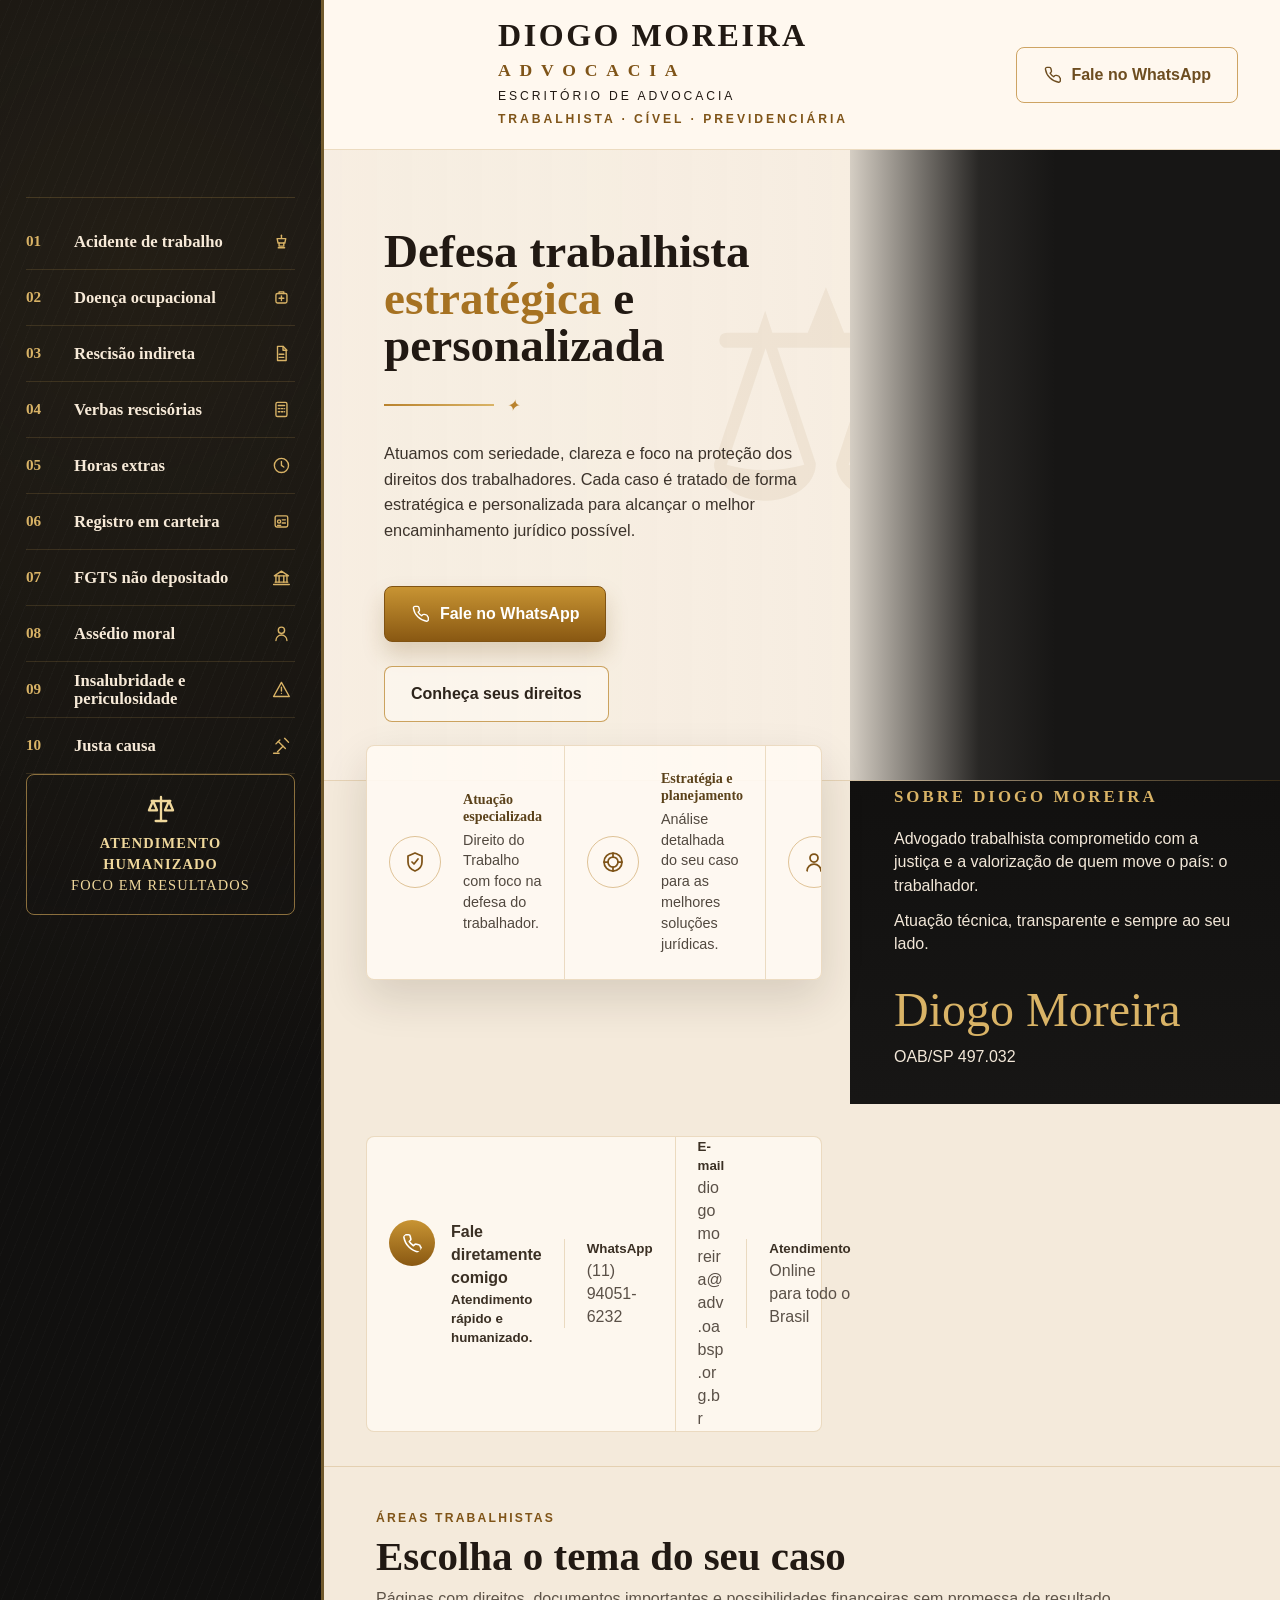
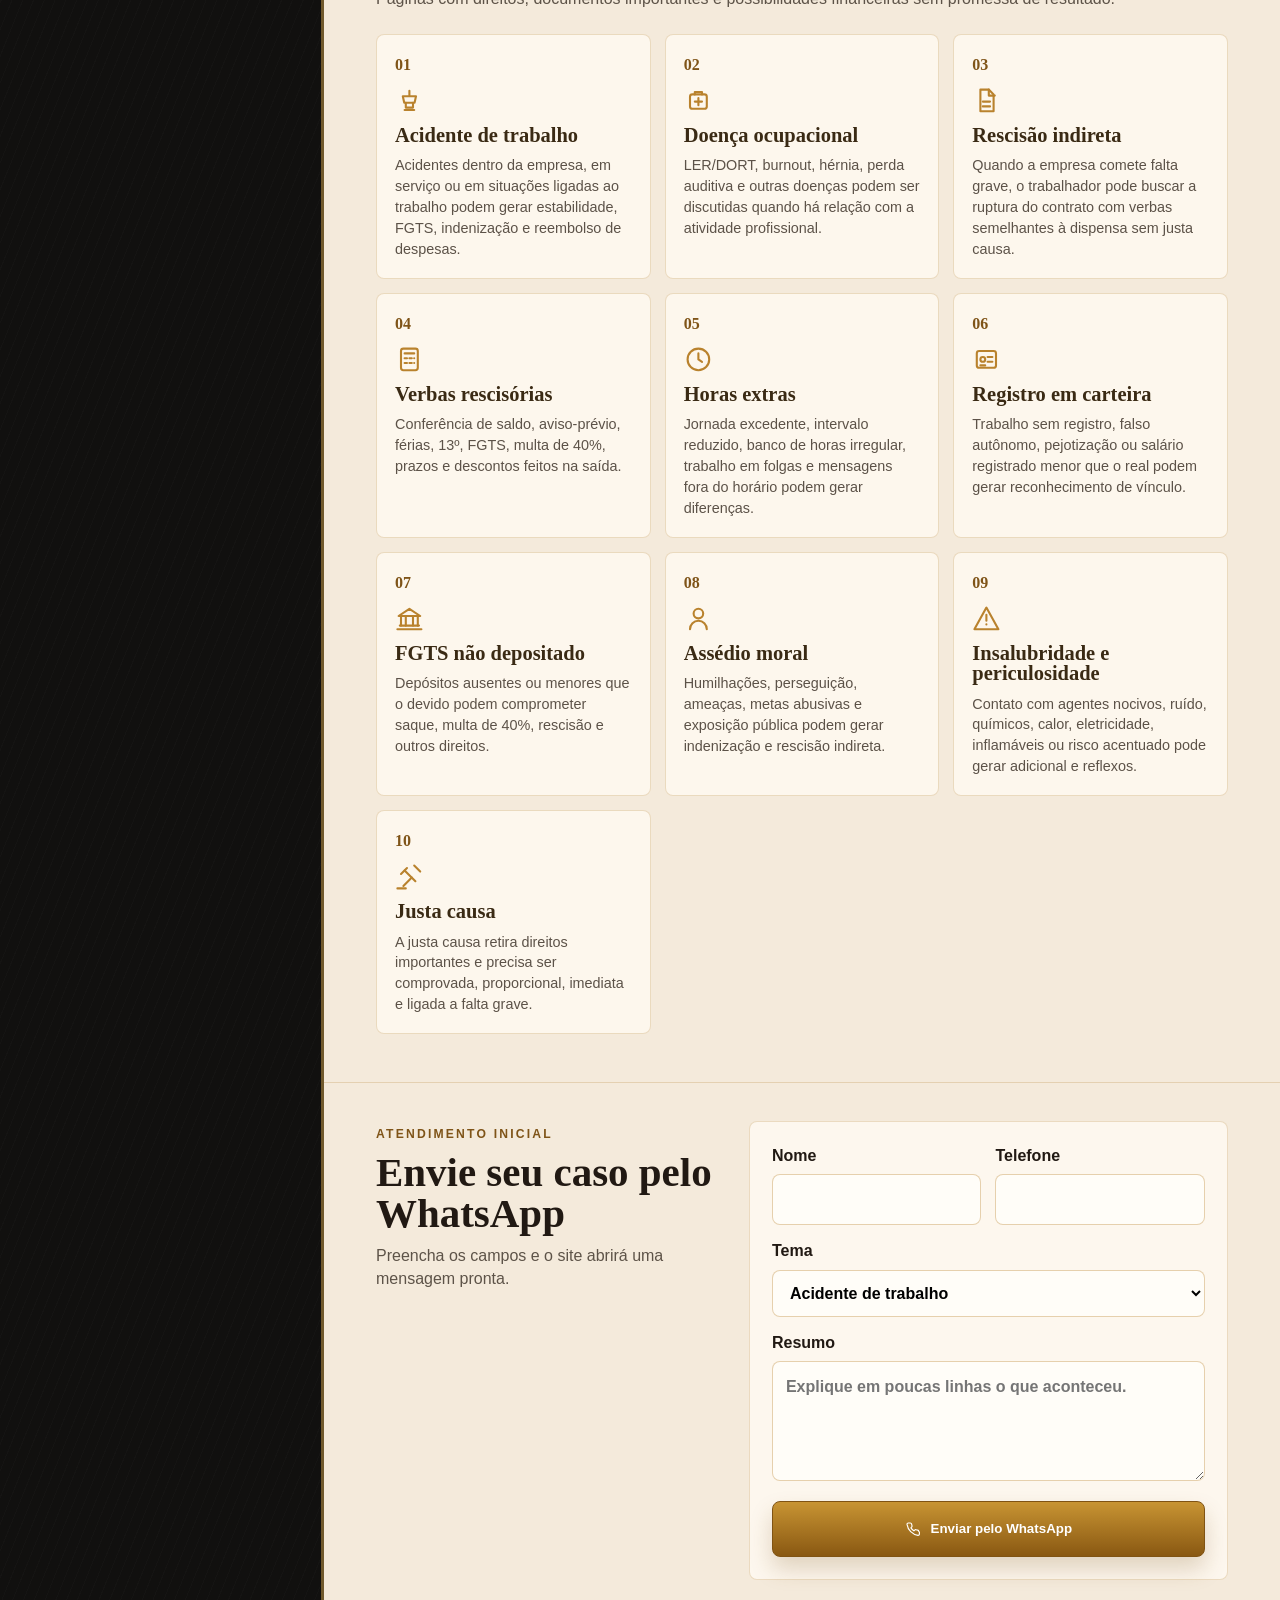
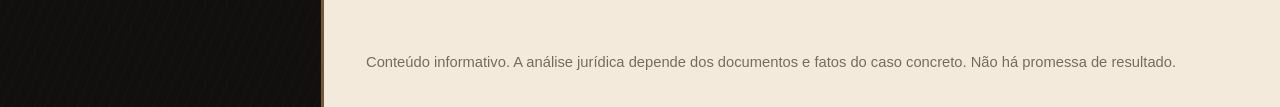
==== commit e2fd74b4: "Add files via upload" ====
--- a/site.html
+++ b/site.html
@@ -1,1380 +1 @@
-<!DOCTYPE html>
-<html lang="pt-BR">
-<head>
-  <meta charset="UTF-8" />
-  <title>Defesa em Golpes de Aluguel e Contratos de Locação | Diogo Moreira Advocacia</title>
-  <meta name="viewport" content="width=device-width, initial-scale=1.0" />
-  <meta name="description" content="Advocacia focada em golpes de locação, anúncios falsos, taxas abusivas em contratos de aluguel e retenção indevida de valores. Atendimento humano e técnico em São Paulo e online.">
-  <style>
-    :root {
-      --cor-primaria: #111827;
-      --cor-secundaria: #c5a15a;
-      --cor-fundo: #f3f4f6;
-      --cor-texto: #111827;
-      --cor-branco: #ffffff;
-      --cor-cinza: #e5e7eb;
-      --max-width: 1180px;
-      --radius: 16px;
-      --shadow: 0 18px 45px rgba(15,23,42,0.15);
-    }
-
-    * { box-sizing: border-box; margin: 0; padding: 0; }
-
-    body {
-      font-family: system-ui, -apple-system, BlinkMacSystemFont, "Segoe UI", sans-serif;
-      background: var(--cor-fundo);
-      color: var(--cor-texto);
-      line-height: 1.6;
-    }
-
-    a { text-decoration: none; color: inherit; }
-    img { max-width: 100%; display: block; border-radius: 14px; }
-
-    /* HEADER */
-
-    header {
-      position: fixed;
-      top: 0; left: 0; right: 0;
-      z-index: 50;
-      background: rgba(17,24,39,0.96);
-      color: #e5e7eb;
-      backdrop-filter: blur(12px);
-      box-shadow: 0 4px 20px rgba(0,0,0,0.35);
-    }
-
-    .nav-container {
-      max-width: var(--max-width);
-      margin: 0 auto;
-      padding: 0.7rem 1.3rem;
-      display: flex;
-      align-items: center;
-      justify-content: space-between;
-      gap: 1rem;
-    }
-
-    .logo { display: flex; flex-direction: column; }
-    .logo-titulo {
-      font-weight: 700;
-      letter-spacing: 0.08em;
-      text-transform: uppercase;
-      font-size: 0.92rem;
-    }
-    .logo-subtitulo {
-      font-size: 0.78rem;
-      color: #9ca3af;
-    }
-
-    nav ul {
-      list-style: none;
-      display: flex;
-      gap: 1.2rem;
-      align-items: center;
-    }
-
-    nav a {
-      font-size: 0.9rem;
-      color: #e5e7eb;
-      position: relative;
-    }
-
-    nav a::after {
-      content: "";
-      position: absolute;
-      left: 0; bottom: -4px;
-      width: 0; height: 2px;
-      background: var(--cor-secundaria);
-      transition: width 0.2s ease;
-    }
-
-    nav a:hover::after { width: 100%; }
-
-    .btn-primario {
-      padding: 0.55rem 1.1rem;
-      border-radius: 999px;
-      background: var(--cor-secundaria);
-      color: #111827;
-      border: none;
-      font-size: 0.9rem;
-      font-weight: 600;
-      display: inline-flex;
-      align-items: center;
-      gap: 0.4rem;
-      cursor: pointer;
-      box-shadow: 0 14px 30px rgba(0,0,0,0.35);
-      transition: transform 0.1s ease, box-shadow 0.1s ease, background 0.2s;
-      white-space: nowrap;
-    }
-
-    .btn-primario:hover {
-      transform: translateY(-1px);
-      box-shadow: 0 18px 45px rgba(0,0,0,0.45);
-      background: #d1b36c;
-    }
-
-    .btn-primario span { font-size: 1rem; }
-
-    .btn-link {
-      font-size: 0.85rem;
-      border-radius: 999px;
-      padding: 0.4rem 0.9rem;
-      border: 1px solid rgba(148,163,184,0.7);
-      display: inline-flex;
-      align-items: center;
-      gap: 0.3rem;
-      cursor: pointer;
-      background: transparent;
-      color: #e5e7eb;
-    }
-
-    .btn-link:hover {
-      background: rgba(31,41,55,0.9);
-    }
-
-    .menu-toggle {
-      display: none;
-      background: none;
-      border: none;
-      color: #e5e7eb;
-      font-size: 1.4rem;
-      cursor: pointer;
-    }
-
-    @media (max-width: 860px) {
-      nav ul {
-        position: absolute;
-        right: 1rem;
-        top: 3.2rem;
-        flex-direction: column;
-        background: #020617;
-        border-radius: var(--radius);
-        padding: 0.9rem 1rem;
-        box-shadow: 0 18px 45px rgba(0,0,0,0.7);
-        display: none;
-        width: 250px;
-      }
-      nav ul.aberto { display: flex; }
-      .menu-toggle { display: block; }
-    }
-
-    /* BASE SITE */
-
-    main { margin-top: 68px; }
-
-    section { padding: 3.2rem 1.3rem; }
-
-    .container {
-      max-width: var(--max-width);
-      margin: 0 auto;
-    }
-
-    .titulo-secao {
-      font-size: 1.7rem;
-      margin-bottom: 0.8rem;
-      position: relative;
-      display: inline-block;
-    }
-
-    .titulo-secao::before {
-      content: "";
-      position: absolute;
-      left: 0; bottom: -6px;
-      width: 46%; height: 3px;
-      border-radius: 999px;
-      background: linear-gradient(90deg, var(--cor-secundaria), transparent);
-    }
-
-    .subtitulo-secao {
-      font-size: 0.98rem;
-      max-width: 780px;
-      color: #4b5563;
-    }
-
-    /* HERO */
-
-    .hero {
-      background: radial-gradient(circle at top left, #1f2937 0, #020617 45%, #020617 100%);
-      color: #e5e7eb;
-      padding-top: 3.6rem;
-      padding-bottom: 3.1rem;
-    }
-
-    .hero-grid {
-      display: grid;
-      grid-template-columns: minmax(0, 1.6fr) minmax(0, 1.1fr);
-      gap: 2.6rem;
-      align-items: center;
-    }
-
-    .hero-titulo {
-      font-size: 2.2rem;
-      margin-bottom: 0.9rem;
-    }
-
-    .hero-titulo strong { color: var(--cor-secundaria); }
-
-    .hero-texto {
-      font-size: 0.98rem;
-      color: #e5e7eb;
-      max-width: 640px;
-      margin-bottom: 1.2rem;
-    }
-
-    .hero-alerta {
-      font-size: 0.9rem;
-      background: rgba(220, 38, 38, 0.12);
-      border: 1px solid rgba(248, 113, 113, 0.5);
-      border-radius: 999px;
-      padding: 0.4rem 0.8rem;
-      display: inline-flex;
-      align-items: center;
-      gap: 0.4rem;
-      margin-bottom: 1rem;
-    }
-
-    .hero-alerta span { font-size: 1rem; }
-
-    .hero-acoes {
-      display: flex;
-      flex-wrap: wrap;
-      gap: 0.9rem;
-      margin-top: 1rem;
-      margin-bottom: 1.2rem;
-    }
-
-    .hero-metricas {
-      display: flex;
-      flex-wrap: wrap;
-      gap: 1.5rem;
-      font-size: 0.85rem;
-      color: #9ca3af;
-    }
-
-    .hero-metrica span {
-      display: block;
-      font-weight: 600;
-      color: #e5e7eb;
-      font-size: 0.95rem;
-    }
-
-    .hero-card {
-      background: #020617;
-      border-radius: 24px;
-      padding: 1.6rem 1.5rem;
-      box-shadow: var(--shadow);
-      display: flex;
-      flex-direction: column;
-      gap: 1.1rem;
-      border: 1px solid rgba(148,163,184,0.4);
-    }
-
-    .hero-card-top {
-      display: flex;
-      justify-content: space-between;
-      gap: 1rem;
-      align-items: center;
-    }
-
-    .hero-iniciais {
-      width: 56px; height: 56px;
-      border-radius: 50%;
-      border: 2px solid var(--cor-secundaria);
-      display: flex;
-      align-items: center;
-      justify-content: center;
-      font-weight: 700;
-      font-size: 1.1rem;
-    }
-
-    .hero-card-titulo {
-      font-size: 0.95rem;
-      font-weight: 600;
-    }
-
-    .hero-card-sub {
-      font-size: 0.8rem;
-      color: #9ca3af;
-    }
-
-    .hero-citacao {
-      font-size: 0.9rem;
-      font-style: italic;
-      color: #d1d5db;
-    }
-
-    .hero-lista {
-      font-size: 0.85rem;
-      color: #9ca3af;
-    }
-
-    .hero-lista li { margin-bottom: 0.3rem; }
-
-    .hero-imagem {
-      margin-top: 1rem;
-      border-radius: 18px;
-      overflow: hidden;
-      box-shadow: var(--shadow);
-    }
-
-    @media (max-width: 980px) {
-      .hero-grid { grid-template-columns: 1fr; }
-    }
-
-    @media (max-width: 640px) {
-      .hero-titulo { font-size: 1.8rem; }
-    }
-
-    /* PROBLEMAS */
-
-    .problemas-grid {
-      margin-top: 2.2rem;
-      display: grid;
-      grid-template-columns: repeat(3, minmax(0,1fr));
-      gap: 1.5rem;
-    }
-
-    .card {
-      background: var(--cor-branco);
-      border-radius: var(--radius);
-      padding: 1.2rem 1.1rem;
-      box-shadow: var(--shadow);
-      font-size: 0.9rem;
-    }
-
-    .card h3 {
-      font-size: 1rem;
-      margin-bottom: 0.5rem;
-      color: var(--cor-primaria);
-    }
-
-    .card p {
-      color: #4b5563;
-      margin-bottom: 0.5rem;
-    }
-
-    .card-lista { margin-left: 1rem; margin-top: 0.2rem; }
-    .card-lista li { margin-bottom: 0.25rem; }
-
-    .tag {
-      display: inline-block;
-      padding: 0.2rem 0.65rem;
-      border-radius: 999px;
-      border: 1px solid #d1d5db;
-      font-size: 0.75rem;
-      color: #6b7280;
-      margin-top: 0.4rem;
-    }
-
-    @media (max-width: 980px) {
-      .problemas-grid { grid-template-columns: 1fr 1fr; }
-    }
-    @media (max-width: 640px) {
-      .problemas-grid { grid-template-columns: 1fr; }
-    }
-
-    /* POSICIONAMENTO TRIBUNAIS */
-
-    .juris {
-      background: #111827;
-      color: #e5e7eb;
-    }
-
-    .juris .titulo-secao::before {
-      background: linear-gradient(90deg, var(--cor-secundaria), transparent);
-    }
-
-    .juris-layout {
-      margin-top: 2rem;
-      display: grid;
-      grid-template-columns: minmax(0, 1.4fr) minmax(0, 1fr);
-      gap: 2rem;
-      align-items: flex-start;
-    }
-
-    .juris-bloco {
-      background: rgba(15,23,42,0.9);
-      border-radius: var(--radius);
-      padding: 1.2rem 1.1rem;
-      border: 1px solid rgba(148,163,184,0.4);
-      font-size: 0.9rem;
-      margin-bottom: 1rem;
-    }
-
-    .juris-bloco h3 {
-      font-size: 0.98rem;
-      margin-bottom: 0.4rem;
-      color: #f9fafb;
-    }
-
-    .juris-bloco p {
-      font-size: 0.88rem;
-      color: #e5e7eb;
-      margin-bottom: 0.4rem;
-    }
-
-    .juris-bloco ul { margin-left: 1.1rem; font-size: 0.85rem; }
-    .juris-bloco li { margin-bottom: 0.25rem; }
-
-    .juris-nota {
-      font-size: 0.8rem;
-      color: #9ca3af;
-      margin-top: 0.6rem;
-    }
-
-    .juris-card-lateral {
-      background: rgba(15,23,42,0.9);
-      border-radius: var(--radius);
-      padding: 1.2rem 1.1rem;
-      border: 1px solid rgba(148,163,184,0.4);
-      font-size: 0.88rem;
-    }
-
-    .juris-card-lateral h3 {
-      font-size: 0.96rem;
-      margin-bottom: 0.5rem;
-    }
-
-    .juris-card-lateral ol { margin-left: 1.2rem; }
-    .juris-card-lateral li { margin-bottom: 0.4rem; }
-
-    @media (max-width: 980px) {
-      .juris-layout { grid-template-columns: 1fr; }
-    }
-
-    /* TIPOS DE AÇÃO */
-
-    .acoes-grid {
-      margin-top: 2.1rem;
-      display: grid;
-      grid-template-columns: repeat(3, minmax(0,1fr));
-      gap: 1.4rem;
-      font-size: 0.9rem;
-    }
-
-    .acao-card {
-      background: var(--cor-branco);
-      border-radius: var(--radius);
-      padding: 1.2rem 1.1rem;
-      box-shadow: var(--shadow);
-    }
-
-    .acao-card h3 {
-      font-size: 1rem;
-      margin-bottom: 0.5rem;
-      color: var(--cor-primaria);
-    }
-
-    .acao-badge {
-      display: inline-block;
-      font-size: 0.75rem;
-      padding: 0.15rem 0.7rem;
-      border-radius: 999px;
-      background: #fef3c7;
-      color: #92400e;
-      margin-bottom: 0.5rem;
-    }
-
-    .acao-lista {
-      margin-left: 1rem;
-      margin-top: 0.3rem;
-    }
-
-    .acao-lista li { margin-bottom: 0.25rem; }
-
-    @media (max-width: 980px) {
-      .acoes-grid { grid-template-columns: 1fr 1fr; }
-    }
-
-    @media (max-width: 640px) {
-      .acoes-grid { grid-template-columns: 1fr; }
-    }
-
-    /* FLUXO */
-
-    .fluxo-grid {
-      margin-top: 2.1rem;
-      display: grid;
-      grid-template-columns: repeat(4, minmax(0,1fr));
-      gap: 1.3rem;
-      font-size: 0.88rem;
-    }
-
-    .fluxo-item {
-      background: var(--cor-branco);
-      border-radius: var(--radius);
-      padding: 1rem 0.9rem;
-      box-shadow: var(--shadow);
-      position: relative;
-    }
-
-    .fluxo-etapa {
-      font-size: 0.78rem;
-      font-weight: 600;
-      color: #6b7280;
-      text-transform: uppercase;
-      letter-spacing: 0.08em;
-      margin-bottom: 0.25rem;
-    }
-
-    .fluxo-titulo {
-      font-weight: 600;
-      margin-bottom: 0.4rem;
-      color: var(--cor-primaria);
-    }
-
-    .fluxo-item::after {
-      content: "➜";
-      position: absolute;
-      right: 0.6rem;
-      top: 0.7rem;
-      font-size: 0.8rem;
-      color: #9ca3af;
-    }
-    .fluxo-item:last-child::after { content: ""; }
-
-    @media (max-width: 980px) {
-      .fluxo-grid { grid-template-columns: 1fr 1fr; }
-    }
-    @media (max-width: 640px) {
-      .fluxo-grid { grid-template-columns: 1fr; }
-    }
-
-    /* SOBRE */
-
-    .sobre-grid {
-      margin-top: 2.2rem;
-      display: grid;
-      grid-template-columns: minmax(0,1.2fr) minmax(0,1fr);
-      gap: 2rem;
-      align-items: center;
-    }
-
-    .sobre-texto {
-      font-size: 0.95rem;
-      color: #374151;
-      display: flex;
-      flex-direction: column;
-      gap: 0.7rem;
-    }
-
-    .sobre-dados {
-      background: var(--cor-branco);
-      padding: 1.3rem 1.2rem;
-      border-radius: var(--radius);
-      box-shadow: var(--shadow);
-      font-size: 0.9rem;
-    }
-
-    .sobre-dados h3 {
-      font-size: 1rem;
-      margin-bottom: 0.5rem;
-      color: var(--cor-primaria);
-    }
-
-    .sobre-dados ul { list-style: none; }
-    .sobre-dados li { margin-bottom: 0.35rem; }
-
-    .sobre-imagem {
-      margin-top: 2rem;
-      border-radius: var(--radius);
-      overflow: hidden;
-      box-shadow: var(--shadow);
-    }
-
-    @media (max-width: 980px) {
-      .sobre-grid { grid-template-columns: 1fr; }
-    }
-
-    /* FAQ */
-
-    .faq-grid {
-      margin-top: 2.1rem;
-      display: grid;
-      grid-template-columns: minmax(0,1.2fr) minmax(0,1fr);
-      gap: 2rem;
-    }
-
-    .faq-lista {
-      background: var(--cor-branco);
-      padding: 1.2rem 1.1rem;
-      border-radius: var(--radius);
-      box-shadow: var(--shadow);
-      font-size: 0.9rem;
-    }
-
-    .faq-item + .faq-item {
-      margin-top: 0.7rem;
-      border-top: 1px solid #e5e7eb;
-      padding-top: 0.7rem;
-    }
-
-    .faq-pergunta {
-      font-weight: 600;
-      margin-bottom: 0.3rem;
-      color: #111827;
-    }
-
-    .faq-resposta { color: #4b5563; }
-
-    .faq-lateral {
-      font-size: 0.9rem;
-      color: #374151;
-    }
-
-    .faq-lateral strong { color: #111827; }
-
-    /* CONTATO */
-
-    .contato-grid {
-      margin-top: 2rem;
-      display: grid;
-      grid-template-columns: minmax(0,1.2fr) minmax(0,1fr);
-      gap: 2rem;
-    }
-
-    .contato-card,
-    .contato-info {
-      background: var(--cor-branco);
-      border-radius: var(--radius);
-      padding: 1.3rem 1.2rem;
-      box-shadow: var(--shadow);
-      font-size: 0.9rem;
-    }
-
-    .contato-card form {
-      display: flex;
-      flex-direction: column;
-      gap: 0.8rem;
-    }
-
-    .campo {
-      display: flex;
-      flex-direction: column;
-      gap: 0.3rem;
-    }
-
-    .campo label {
-      font-size: 0.8rem;
-      font-weight: 500;
-      color: #4b5563;
-    }
-
-    .campo input,
-    .campo textarea {
-      border-radius: 10px;
-      border: 1px solid #d1d5db;
-      padding: 0.55rem 0.6rem;
-      font-family: inherit;
-      font-size: 0.9rem;
-      outline: none;
-      transition: border-color 0.15s ease, box-shadow 0.15s ease;
-      resize: vertical;
-    }
-
-    .campo input:focus,
-    .campo textarea:focus {
-      border-color: var(--cor-secundaria);
-      box-shadow: 0 0 0 2px rgba(197,161,90,0.3);
-    }
-
-    .contato-info ul {
-      list-style: none;
-      margin-top: 0.6rem;
-    }
-
-    .contato-info li { margin-bottom: 0.4rem; }
-
-    .contato-whats {
-      margin-top: 0.8rem;
-      display: inline-flex;
-      align-items: center;
-      gap: 0.5rem;
-      padding: 0.6rem 1.1rem;
-      border-radius: 999px;
-      background: #16a34a;
-      color: #f9fafb;
-      font-size: 0.85rem;
-      font-weight: 500;
-      box-shadow: 0 18px 40px rgba(22,163,74,0.55);
-    }
-
-    @media (max-width: 980px) {
-      .contato-grid { grid-template-columns: 1fr; }
-    }
-
-    /* RODAPÉ */
-
-    footer {
-      background: #020617;
-      color: #9ca3af;
-      padding: 1.6rem 1.3rem;
-      font-size: 0.78rem;
-    }
-
-    .rodape-container {
-      max-width: var(--max-width);
-      margin: 0 auto;
-      display: flex;
-      justify-content: space-between;
-      gap: 1rem;
-      flex-wrap: wrap;
-      align-items: center;
-    }
-
-    .rodape-container a { color: #e5e7eb; }
-
-  </style>
-</head>
-<body>
-
-<header>
-  <div class="nav-container">
-    <div class="logo">
-      <span class="logo-titulo">DIOGO MOREIRA</span>
-      <span class="logo-subtitulo">Advocacia Cível, Trabalhista e Penal • OAB/SP nº 497.032</span>
-    </div>
-    <nav>
-      <button class="menu-toggle" aria-label="Abrir menu">&#9776;</button>
-      <ul id="menu">
-        <li><a href="#inicio">Início</a></li>
-        <li><a href="#problemas">Problemas comuns</a></li>
-        <li><a href="#tribunais">Posicionamento dos tribunais</a></li>
-        <li><a href="#acoes">Tipos de ação</a></li>
-        <li><a href="#fluxo">Como funciona</a></li>
-        <li><a href="#sobre">Sobre</a></li>
-        <li><a href="#faq">Dúvidas</a></li>
-        <li><a href="#contato">Contato</a></li>
-        <li>
-          <a class="btn-primario" href="https://wa.me/5511966442294" target="_blank" rel="noopener noreferrer">
-            Falar no WhatsApp <span>💬</span>
-          </a>
-        </li>
-      </ul>
-    </nav>
-  </div>
-</header>
-
-<main>
-  <!-- HERO -->
-  <section id="inicio" class="hero">
-    <div class="container hero-grid">
-      <div>
-        <div class="hero-alerta">
-          <span⚠️</span>
-          Suspeita de golpe de aluguel, anúncio falso ou taxa abusiva no contrato?
-        </div>
-        <h1 class="hero-titulo">
-          Defesa em <strong>golpes de locação</strong>, anúncios falsos e abusos em contratos de aluguel.
-        </h1>
-        <p class="hero-texto">
-          Pessoas perdem dinheiro todos os dias com anúncios falsos, “fiadores profissionais”, retenção de caução e
-          cobranças escondidas em contratos de locação. Aqui você encontra informação clara sobre seus direitos,
-          como os tribunais têm decidido e de que forma um advogado pode atuar no seu caso.
-        </p>
-
-        <div class="hero-acoes">
-          <a class="btn-primario" href="https://wa.me/5511966442294" target="_blank" rel="noopener noreferrer">
-            Enviar meu caso no WhatsApp <span>➜</span>
-          </a>
-          <a class="btn-link" href="#tribunais">
-            Ver como os tribunais estão se posicionando
-          </a>
-        </div>
-
-        <div class="hero-metricas">
-          <div class="hero-metrica">
-            <span>Atuação focada em locação e golpes</span>
-            Análise de contratos, golpes de anúncio, taxas e retenções indevidas.
-          </div>
-          <div class="hero-metrica">
-            <span>Visão técnica e pé no chão</span>
-            Orientação baseada na lei e na jurisprudência, sem promessas irreais.
-          </div>
-        </div>
-      </div>
-
-      <aside class="hero-card" aria-label="Informações profissionais do advogado">
-        <div class="hero-card-top">
-          <div>
-            <div class="hero-card-titulo">Diogo Moreira</div>
-            <div class="hero-card-sub">Advogado • OAB/SP nº 497.032</div>
-          </div>
-          <div class="hero-iniciais">DM</div>
-        </div>
-        <p class="hero-citacao">
-          “O primeiro passo é entender, com calma e com documentos na mão, o que realmente aconteceu.
-          A partir disso, avaliar se há responsabilidade de alguém e quais são as chances de recuperação.”
-        </p>
-        <ul class="hero-lista">
-          <li>• Atuação em contratos de locação, responsabilidade civil e direito do trabalho.</li>
-          <li>• Pós-graduação em Direito Penal e Criminologia (PUC-RS).</li>
-          <li>• Atendimentos presenciais em São Paulo/SP e por videochamada.</li>
-        </ul>
-        <div class="hero-imagem">
-          <!-- Troque pela sua foto ou uma imagem jurídica -->
-          <img src="img/justica-hero.jpg" alt="Imagem de escritório de advocacia com símbolos da justiça">
-        </div>
-      </aside>
-    </div>
-  </section>
-
-  <!-- PROBLEMAS COMUNS -->
-  <section id="problemas">
-    <div class="container">
-      <h2 class="titulo-secao">Principais problemas que chegam ao escritório</h2>
-      <p class="subtitulo-secao">
-        A maior parte das pessoas só descobre que foi vítima de golpe ou abuso contratual quando já perdeu dinheiro
-        e está emocionalmente desgastada. Nessa hora, informação séria faz diferença.
-      </p>
-
-      <div class="problemas-grid">
-        <article class="card">
-          <h3>Golpe do anúncio falso de aluguel</h3>
-          <p>
-            Anúncio em site ou rede social usando fotos reais de um imóvel. O golpista envia um “contrato”,
-            cria uma história convincente e exige pagamento de sinal, caução ou meses adiantados por Pix.
-            Depois de receber, desaparece.
-          </p>
-          <ul class="card-lista">
-            <li>• Anúncio clonado de imobiliária ou proprietário.</li>
-            <li>• Conversa levada para aplicativos de mensagem.</li>
-            <li>• Pagamento antecipado sem qualquer garantia real.</li>
-          </ul>
-          <span class="tag">Golpe de locação • Anúncio falso</span>
-        </article>
-
-        <article class="card">
-          <h3>“Fiador profissional” ou garantia fraudulenta</h3>
-          <p>
-            Empresas ou pessoas que se oferecem como fiador ou “garantia total” mediante taxas de análise, aprovação e
-            manutenção. Quando a imobiliária verifica, descobre que os dados são falsos ou que não há lastro algum.
-          </p>
-          <ul class="card-lista">
-            <li>• Contratos confusos e pouco transparentes.</li>
-            <li>• Taxas elevadas sem efetiva prestação do serviço.</li>
-            <li>• Risco real de despejo e prejuízo financeiro e moral.</li>
-          </ul>
-          <span class="tag">Garantia locatícia • Fraude</span>
-        </article>
-
-        <article class="card">
-          <h3>Taxas abusivas e retenção integral de caução</h3>
-          <p>
-            Cobrança de taxa de vistoria, pintura, “taxa de renovação”, multa acumulada e retenção total do depósito
-            de garantia, mesmo quando o imóvel foi devolvido em bom estado, com apenas desgastes naturais de uso.
-          </p>
-          <ul class="card-lista">
-            <li>• Cláusulas de vistoria mal redigidas.</li>
-            <li>• Cobrança em duplicidade de serviços.</li>
-            <li>• Descontos exagerados em relação aos danos comprovados.</li>
-          </ul>
-          <span class="tag">Taxas • Caução • Multas</span>
-        </article>
-
-        <article class="card">
-          <h3>Plataformas digitais e limites de responsabilidade</h3>
-          <p>
-            Golpes em que o anúncio aparece em plataformas de classificados ou de intermediação. Em alguns casos, os
-            tribunais reconhecem apenas a fraude entre particulares; em outros, discutem falha de informação
-            ou de segurança da própria plataforma.
-          </p>
-          <ul class="card-lista">
-            <li>• Situações em que o site é só “mural de anúncios”.</li>
-            <li>• Casos em que a empresa promete filtro, segurança ou selo.</li>
-          </ul>
-          <span class="tag">Responsabilidade civil na internet</span>
-        </article>
-
-        <article class="card">
-          <h3>Conflitos entre locador, locatário e imobiliária</h3>
-          <p>
-            Problemas na entrega de chaves, divergência em laudos de vistoria, cobranças acima do combinado,
-            falta de clareza na comunicação e dificuldade para encerrar o contrato de forma justa.
-          </p>
-          <span class="tag">Conflitos de locação</span>
-        </article>
-
-        <article class="card">
-          <h3>Outras situações em contratos de locação</h3>
-          <p>
-            Cada contrato traz uma realidade: prorrogações automáticas, alterações de garantia, cláusulas
-            que extrapolam o razoável. A leitura atenta é o ponto de partida para saber o que pode ou não
-            ser discutido judicialmente.
-          </p>
-          <span class="tag">Análise contratual individual</span>
-        </article>
-      </div>
-    </div>
-  </section>
-
-  <!-- POSICIONAMENTO DOS TRIBUNAIS -->
-  <section id="tribunais" class="juris">
-    <div class="container">
-      <h2 class="titulo-secao">Como os tribunais têm se posicionado</h2>
-      <p class="subtitulo-secao">
-        Não existe uma “tese mágica” que garanta resultado. O que há são linhas de entendimento que se repetem:
-        em alguns cenários, a Justiça reconhece responsabilidade da plataforma, da imobiliária ou do fornecedor;
-        em outros, entende que houve apenas fraude entre particulares. Tudo depende do caso concreto.
-      </p>
-
-      <div class="juris-layout">
-        <div>
-          <div class="juris-bloco">
-            <h3>1. Golpe de anúncio falso em plataformas de classificados</h3>
-            <p>
-              Em decisões sobre golpes de compra e venda ou locação em sites de “classificados online”, os tribunais
-              costumam diferenciar duas situações:
-            </p>
-            <ul>
-              <li>
-                Quando a plataforma atua só como espaço de anúncio, deixando claro que a negociação é entre
-                particulares, muitas decisões afastam a responsabilidade direta dela pela fraude.
-              </li>
-              <li>
-                Quando o serviço cria uma sensação de segurança reforçada (selo, verificação, intermediação de pagamento),
-                pode haver decisões reconhecendo falha de informação ou de segurança, abrindo espaço para responsabilidade.
-              </li>
-            </ul>
-            <p class="juris-nota">
-              Em resumo: é essencial avaliar o que o site prometia, como o anúncio foi apresentado e em que momento
-              a negociação saiu (ou não) da plataforma.
-            </p>
-          </div>
-
-          <div class="juris-bloco">
-            <h3>2. Taxas de vistoria, pintura e prorrogação de locação</h3>
-            <p>
-              Em contratos de locação, as decisões variam conforme a redação do contrato e as provas apresentadas:
-            </p>
-            <ul>
-              <li>
-                Há julgados que consideram abusiva a cobrança prolongada de aluguel ou taxa só porque o laudo de vistoria
-                demorou a ser concluído, sem culpa do locatário.
-              </li>
-              <li>
-                Em outros casos, a cobrança de taxa de vistoria e pequenos reparos é aceita, quando prevista com clareza,
-                aplicada de forma proporcional e sem duplicidade.
-              </li>
-              <li>
-                Retenção total de caução sem comprovação de danos efetivos normalmente é questionada e pode ser afastada.
-              </li>
-            </ul>
-            <p class="juris-nota">
-              Por isso, a análise do contrato e dos laudos de vistoria é decisiva: as mesmas palavras podem ser vistas
-              como aceitáveis ou abusivas dependendo de como foram usadas na prática.
-            </p>
-          </div>
-
-          <div class="juris-bloco">
-            <h3>3. “Fiador profissional” e empresas de garantia</h3>
-            <p>
-              Em ações envolvendo garantias locatícias irregulares, os tribunais analisam se houve:
-            </p>
-            <ul>
-              <li>Oferta de serviço sem lastro real ou com propaganda enganosa.</li>
-              <li>Falta de transparência nas taxas e nas condições de cobertura.</li>
-              <li>Participação (ou omissão) da imobiliária ao aceitar ou indicar essa garantia.</li>
-            </ul>
-            <p>
-              Quando se comprova que o consumidor foi induzido em erro por informações incompletas ou enganosas,
-              abre-se espaço para pedidos de devolução de valores e, em alguns casos, indenização por danos morais.
-            </p>
-          </div>
-        </div>
-
-        <aside class="juris-card-lateral">
-          <h3>O que é importante saber</h3>
-          <ol>
-            <li>
-              <strong>Cada caso é único.</strong><br>
-              A mesma tese pode funcionar em um processo e não em outro, conforme o contrato, as provas e o entendimento
-              do tribunal.
-            </li>
-            <li>
-              <strong>Não há garantia de resultado.</strong><br>
-              O papel do advogado é mostrar qual é a tendência da jurisprudência, apontar riscos e construir a melhor
-              argumentação possível.
-            </li>
-            <li>
-              <strong>Documentos pesam muito.</strong><br>
-              Prints, comprovantes, contratos, laudos de vistoria e e-mails podem fazer a diferença no convencimento
-              do juiz.
-            </li>
-            <li>
-              <strong>A jurisprudência evolui.</strong><br>
-              Entendimentos podem ser reforçados ou revisados com o tempo. Manter a leitura atualizada faz parte do trabalho.
-            </li>
-          </ol>
-          <p style="margin-top:0.7rem; font-size:0.8rem; color:#9ca3af;">
-            As informações acima são gerais e não substituem a análise individual do seu caso e de decisões específicas
-            dos tribunais na época em que a ação for proposta.
-          </p>
-        </aside>
-      </div>
-    </div>
-  </section>
-
-  <!-- TIPOS DE AÇÃO -->
-  <section id="acoes">
-    <div class="container">
-      <h2 class="titulo-secao">Principais tipos de ação nessa área</h2>
-      <p class="subtitulo-secao">
-        Dependendo do que aconteceu, podem ser cabíveis pedidos de devolução de valores, indenização e declaração
-        de nulidade de cláusulas abusivas. Abaixo, alguns exemplos de estruturas de ações usadas com frequência.
-      </p>
-
-      <div class="acoes-grid">
-        <article class="acao-card">
-          <div class="acao-badge">Golpe de anúncio falso</div>
-          <h3>Ação de indenização por golpe de locação</h3>
-          <p>
-            Voltada a casos em que a pessoa paga sinal, caução ou meses adiantados por um imóvel que nunca esteve
-            realmente disponível, usando anúncios falsos ou clonados.
-          </p>
-          <ul class="acao-lista">
-            <li>• Pedido de devolução dos valores pagos (danos materiais).</li>
-            <li>• Pedido de indenização por dano moral, conforme o caso.</li>
-            <li>• Possível discussão de responsabilidade de terceiros envolvidos.</li>
-          </ul>
-        </article>
-
-        <article class="acao-card">
-          <div class="acao-badge">Garantia fraudulenta</div>
-          <h3>Ação contra “fiador profissional” ou empresa de garantia</h3>
-          <p>
-            Usada quando o consumidor contrata uma garantia locatícia que não entrega o que promete, gerando perda
-            financeira e, em alguns casos, despejo ou negativação.
-          </p>
-          <ul class="acao-lista">
-            <li>• Discussão de propaganda enganosa ou informação insuficiente.</li>
-            <li>• Pedido de restituição das taxas pagas.</li>
-            <li>• Eventual responsabilidade da imobiliária que indicou ou aceitou a garantia.</li>
-          </ul>
-        </article>
-
-        <article class="acao-card">
-          <div class="acao-badge">Taxas e caução</div>
-          <h3>Ação revisional de contrato de locação</h3>
-          <p>
-            Voltada a contratos com taxas excessivas, cláusulas que prolongam indevidamente a locação ou retenção
-            integral da caução sem base em laudo consistente.
-          </p>
-          <ul class="acao-lista">
-            <li>• Pedido de declaração de nulidade de cláusulas abusivas.</li>
-            <li>• Devolução de valores cobrados a mais.</li>
-            <li>• Eventual indenização em razão de prejuízos comprovados.</li>
-          </ul>
-        </article>
-
-        <article class="acao-card">
-          <div class="acao-badge">Responsabilidade civil</div>
-          <h3>Ação contra intermediadores e plataformas digitais</h3>
-          <p>
-            Possível quando a atuação da empresa vai além de um simples “mural” e gera expectativa de segurança,
-            intermediação ou verificação que não se confirma.
-          </p>
-          <ul class="acao-lista">
-            <li>• Análise do papel concreto do site ou serviço.</li>
-            <li>• Verificação de falhas de informação ou de segurança.</li>
-            <li>• Pedidos de reparação conforme extensão do dano.</li>
-          </ul>
-        </article>
-
-        <article class="acao-card">
-          <div class="acao-badge">Conflitos em geral</div>
-          <h3>Ação de cobrança, consignação ou despejo</h3>
-          <p>
-            Em situações de conflito mais amplo entre locador e locatário, podem ser necessárias ações para
-            reequilibrar a relação, quitar valores efetivamente devidos ou encerrar o vínculo com segurança jurídica.
-          </p>
-          <ul class="acao-lista">
-            <li>• Consignação em pagamento quando há dúvida sobre o valor correto.</li>
-            <li>• Ações de cobrança ou despejo em casos específicos.</li>
-          </ul>
-        </article>
-
-        <article class="acao-card">
-          <div class="acao-badge">Orientação preventiva</div>
-          <h3>Consultoria prévia em contratos de locação</h3>
-          <p>
-            Análise do contrato antes da assinatura para apontar riscos, sugerir ajustes e evitar problemas que
-            mais tarde virariam processo.
-          </p>
-          <ul class="acao-lista">
-            <li>• Revisão de cláusulas de multa, garantias e vistorias.</li>
-            <li>• Orientação ao locador ou ao locatário antes de fechar negócio.</li>
-          </ul>
-        </article>
-      </div>
-    </div>
-  </section>
-
-  <!-- COMO FUNCIONA -->
-  <section id="fluxo">
-    <div class="container">
-      <h2 class="titulo-secao">Como funciona o atendimento</h2>
-      <p class="subtitulo-secao">
-        O objetivo é transformar uma situação de desespero em um processo racional: juntar provas, entender os limites
-        da lei e decidir conscientemente se vale a pena seguir com uma ação.
-      </p>
-
-      <div class="fluxo-grid">
-        <div class="fluxo-item">
-          <div class="fluxo-etapa">Etapa 1</div>
-          <div class="fluxo-titulo">Envio do caso</div>
-          <p>
-            Você explica o que aconteceu e envia documentos básicos (prints, comprovantes, contrato, laudo de vistoria)
-            pelo WhatsApp ou e-mail, para uma visão inicial da situação.
-          </p>
-        </div>
-
-        <div class="fluxo-item">
-          <div class="fluxo-etapa">Etapa 2</div>
-          <div class="fluxo-titulo">Análise jurídica</div>
-          <p>
-            O caso é estudado à luz do Código Civil, do Código de Defesa do Consumidor e da jurisprudência recente,
-            avaliando responsabilidades em potencial e risco de improcedência.
-          </p>
-        </div>
-
-        <div class="fluxo-item">
-          <div class="fluxo-etapa">Etapa 3</div>
-          <div class="fluxo-titulo">Orientação clara</div>
-          <p>
-            Você recebe explicação sobre caminhos possíveis (acordo, ação judicial, novas provas), tempo estimado,
-            custos envolvidos e chances de êxito, sem promessa de resultado.
-          </p>
-        </div>
-
-        <div class="fluxo-item">
-          <div class="fluxo-etapa">Etapa 4</div>
-          <div class="fluxo-titulo">Propositura da ação</div>
-          <p>
-            Havendo viabilidade e concordância, o processo é proposto com a estratégia definida. Você é informado dos
-            principais andamentos e decisões relevantes.
-          </p>
-        </div>
-      </div>
-    </div>
-  </section>
-
-  <!-- SOBRE -->
-  <section id="sobre">
-    <div class="container">
-      <h2 class="titulo-secao">Sobre o advogado</h2>
-      <p class="subtitulo-secao">
-        Atuação comprometida com a tradição do Direito, o respeito às instituições e a defesa responsável dos interesses
-        do cliente, sem promessas fáceis.
-      </p>
-
-      <div class="sobre-grid">
-        <div class="sobre-texto">
-          <p>
-            Diogo Alberto Moreira é advogado inscrito na OAB/SP nº 497.032, com atuação nas áreas cível, trabalhista e penal,
-            com foco especial em contratos de locação, responsabilidade civil e situações em que o cliente é surpreendido
-            por golpes ou abusos contratuais.
-          </p>
-          <p>
-            Pós-graduado em Direito Penal e Criminologia pela PUC-RS, une estudo técnico à prática diária forense,
-            comunicando o Direito de forma acessível, mas sem perder o rigor jurídico.
-          </p>
-          <p>
-            O trabalho é guiado por três pilares: informação honesta, análise cuidadosa de documentos e respeito à história
-            de cada pessoa que procura o escritório.
-          </p>
-        </div>
-
-        <aside class="sobre-dados">
-          <h3>Dados profissionais</h3>
-          <ul>
-            <li><strong>Nome:</strong> Diogo Alberto Moreira</li>
-            <li><strong>OAB/SP:</strong> 497.032</li>
-            <li><strong>Pós-graduação:</strong> Direito Penal e Criminologia – PUC-RS</li>
-            <li><strong>Atuação:</strong> São Paulo/SP e atendimento online</li>
-            <li><strong>E-mail:</strong> diogomoreira@adv.oabsp.org.br</li>
-            <li><strong>Telefone:</strong> (11) 96644-2294</li>
-            <li><strong>Endereço profissional:</strong> Rua Catanumi, 459A – Interlagos – São Paulo/SP – CEP 04788-010</li>
-          </ul>
-        </aside>
-      </div>
-
-      <div class="sobre-imagem">
-        <!-- Troque pela sua foto ou uma imagem de tribunal / biblioteca jurídica -->
-        <img src="img/justica-sobre.jpg" alt="Ambiente jurídico com livros e símbolos da justiça">
-      </div>
-    </div>
-  </section>
-
-  <!-- FAQ -->
-  <section id="faq">
-    <div class="container">
-      <h2 class="titulo-secao">Dúvidas frequentes</h2>
-      <p class="subtitulo-secao">
-        Algumas perguntas que surgem em quase todos os atendimentos. As respostas são gerais e podem variar conforme
-        a situação concreta e a evolução da jurisprudência.
-      </p>
-
-      <div class="faq-grid">
-        <div class="faq-lista">
-          <div class="faq-item">
-            <div class="faq-pergunta">Perdi dinheiro em um golpe de aluguel. Sempre vale a pena entrar com ação?</div>
-            <div class="faq-resposta">
-              Depende. É necessário verificar valores envolvidos, provas disponíveis, quem recebeu o dinheiro e qual foi
-              o papel da plataforma ou da imobiliária. Há casos em que a ação é recomendável e outros em que o risco de
-              improcedência é maior.
-            </div>
-          </div>
-
-          <div class="faq-item">
-            <div class="faq-pergunta">A plataforma onde vi o anúncio sempre vai ser responsabilizada?</div>
-            <div class="faq-resposta">
-              Não. Em alguns cenários, os tribunais entendem que a plataforma apenas aproximou as partes, sem assumir
-              responsabilidade pela negociação. Em outros, avaliando promessa de segurança ou intermediação, pode haver
-              espaço para discutir responsabilidade. Tudo depende do modelo do serviço.
-            </div>
-          </div>
-
-          <div class="faq-item">
-            <div class="faq-pergunta">Taxa de vistoria, pintura e multa são sempre ilegais?</div>
-            <div class="faq-resposta">
-              Não. Alguns encargos são admitidos quando previstos com clareza e aplicados sem abuso. O problema surge
-              quando há cobrança em duplicidade, retenção integral de caução sem prova de dano ou prorrogação de cobranças
-              sem justificativa.
-            </div>
-          </div>
-
-          <div class="faq-item">
-            <div class="faq-pergunta">O advogado pode garantir que vou recuperar tudo que perdi?</div>
-            <div class="faq-resposta">
-              Nenhum advogado sério pode garantir resultado. O compromisso é explicar o cenário jurídico, apontar riscos
-              e trabalhar com base na legislação e na jurisprudência, buscando o melhor desfecho possível dentro da realidade
-              do caso.
-            </div>
-          </div>
-        </div>
-
-        <div class="faq-lateral">
-          <p>
-            Para que a análise seja responsável, é importante separar:
-          </p>
-          <ul style="margin-left:1.1rem; margin-top:0.4rem;">
-            <li>• Prints do anúncio e da conversa.</li>
-            <li>• Comprovantes de pagamento (Pix, TED, boletos).</li>
-            <li>• Contrato ou proposta, se existirem.</li>
-            <li>• Laudos de vistoria, se o problema envolver entrega/devolução do imóvel.</li>
-          </ul>
-          <p style="margin-top:0.7rem;">
-            Com esses documentos, é possível entender se o seu caso se aproxima de situações já julgadas pelos tribunais
-            e qual é a linha de raciocínio que pode ser adotada.
-          </p>
-          <p style="margin-top:0.7rem;">
-            <strong>Importante:</strong> o envio de mensagem ou de documentos para análise inicial não cria, por si só,
-            relação contratual de mandato. Qualquer atuação é formalizada mediante contrato de honorários.
-          </p>
-        </div>
-      </div>
-    </div>
-  </section>
-
-  <!-- CONTATO -->
-  <section id="contato">
-    <div class="container">
-      <h2 class="titulo-secao">Contato</h2>
-      <p class="subtitulo-secao">
-        Para agendar atendimento ou enviar seu caso para análise inicial, utilize o formulário abaixo ou entre em contato
-        diretamente pelo WhatsApp. As informações são tratadas com sigilo dentro dos limites da lei.
-      </p>
-
-      <div class="contato-grid">
-        <div class="contato-card">
-          <h3 style="margin-bottom:0.8rem;">Envie seu caso para análise</h3>
-          <!-- Para funcionar de verdade, é necessário integrar o formulário com e-mail ou backend. -->
-          <form>
-            <div class="campo">
-              <label for="nome">Nome completo</label>
-              <input type="text" id="nome" name="nome" placeholder="Seu nome" required />
-            </div>
-            <div class="campo">
-              <label for="email">E-mail</label>
-              <input type="email" id="email" name="email" placeholder="seuemail@exemplo.com" required />
-            </div>
-            <div class="campo">
-              <label for="telefone">Telefone / WhatsApp</label>
-              <input type="tel" id="telefone" name="telefone" placeholder="(00) 00000-0000" />
-            </div>
-            <div class="campo">
-              <label for="mensagem">Resumo do que aconteceu</label>
-              <textarea id="mensagem" name="mensagem" rows="5" placeholder="Conte, em linhas gerais, o que aconteceu e quais valores foram envolvidos." required></textarea>
-            </div>
-            <button type="submit" class="btn-primario">
-              Enviar para análise
-            </button>
-          </form>
-        </div>
-
-        <aside class="contato-info">
-          <h3>Informações de contato</h3>
-          <p>
-            O atendimento é realizado com horário agendado, presencialmente em São Paulo/SP ou por videochamada,
-            conforme a necessidade do caso.
-          </p>
-          <ul>
-            <li><strong>E-mail:</strong> diogomoreira@adv.oabsp.org.br</li>
-            <li><strong>Telefone:</strong> (11) 96644-2294</li>
-            <li><strong>Endereço profissional:</strong> Rua Catanumi, 459A – Interlagos – São Paulo/SP – CEP 04788-010</li>
-          </ul>
-
-          <a class="contato-whats" href="https://wa.me/5511966442294" target="_blank" rel="noopener noreferrer">
-            💬 Falar agora pelo WhatsApp
-          </a>
-
-          <p style="margin-top:0.7rem; font-size:0.8rem; color:#6b7280;">
-            Este site tem caráter exclusivamente informativo, em conformidade com o Código de Ética e Disciplina da OAB.
-            A decisão sobre propor ação judicial depende da análise do caso e da documentação apresentada.
-          </p>
-        </aside>
-      </div>
-    </div>
-  </section>
-</main>
-
-<footer>
-  <div class="rodape-container">
-    <div>
-      © <span id="ano"></span> – Diogo Moreira • OAB/SP nº 497.032. Todos os direitos reservados.
-    </div>
-    <div>
-      Este site não faz promessa de resultado. Cada caso é analisado individualmente, de acordo com a lei e a jurisprudência.
-    </div>
-  </div>
-</footer>
-
-<script>
-  // ano automático
-  document.getElementById("ano").textContent = new Date().getFullYear();
-
-  // menu mobile
-  const toggle = document.querySelector(".menu-toggle");
-  const menu = document.getElementById("menu");
-
-  toggle.addEventListener("click", () => {
-    menu.classList.toggle("aberto");
-  });
-
-  // scroll suave
-  document.querySelectorAll('a[href^="#"]').forEach(link => {
-    link.addEventListener("click", function(e) {
-      const alvo = document.querySelector(this.getAttribute("href"));
-      if (alvo) {
-        e.preventDefault();
-        window.scrollTo({
-          top: alvo.offsetTop - 70,
-          behavior: "smooth"
-        });
-        menu.classList.remove("aberto");
-      }
-    });
-  });
-</script>
-
-</body>
-</html>
+<!doctype html><html lang="pt-BR"><head><meta charset="utf-8"><meta http-equiv="refresh" content="0; url=index.html"><title>Diogo Moreira Advocacia</title></head><body><a href="index.html">Acessar o site</a></body></html>
